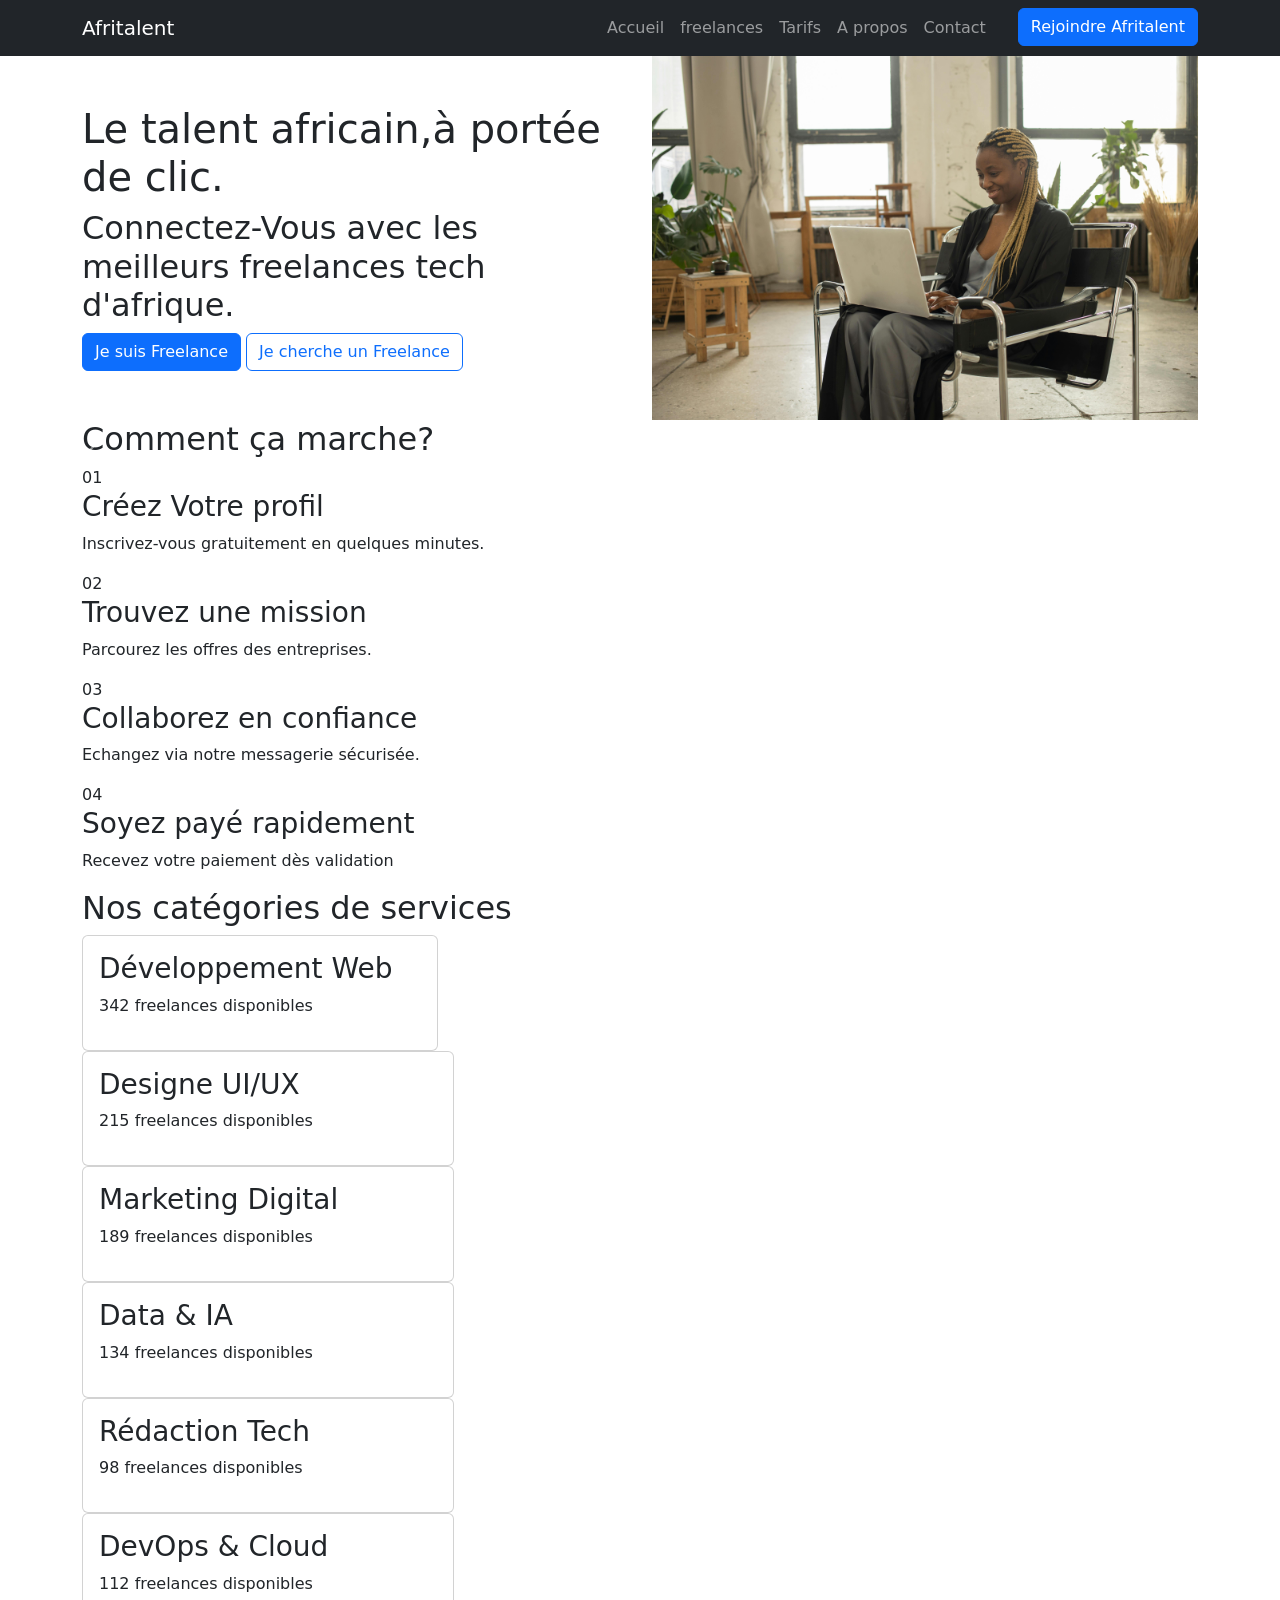
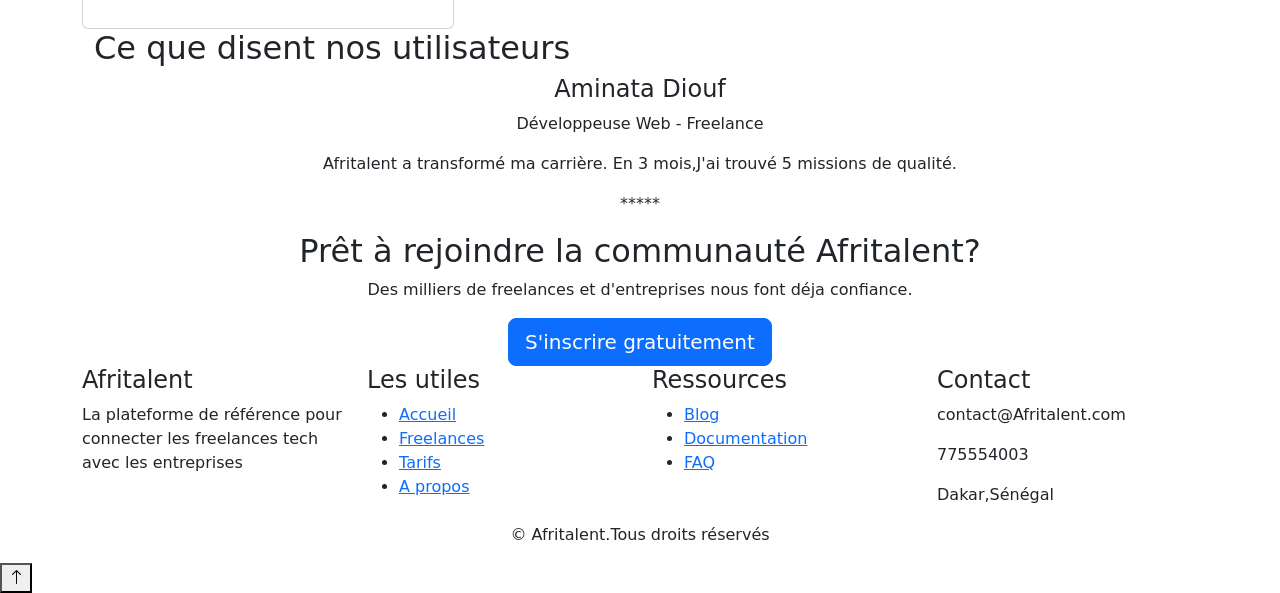
==== index.html @ 2fe8e496 "HTML : structure complète des 5 pages avec sections et contenu texte" ====
<!DOCTYPE html>
<html lang="en">
<head>
    <meta charset="UTF-8">
    <meta name="viewport" content="width=device-width, initial-scale=1.0">
    <title>Afritalent - Accueil</title>
     <link href="https://cdn.jsdelivr.net/npm/bootstrap@5.3.3/dist/css/bootstrap.min.css" rel="stylesheet">
     <link rel="stylesheet" href="https://cdn.jsdelivr.net/npm/bootstrap-icons@1.11.3/font/bootstrap-icons.min.css">
     <link rel="stylesheet" href="css/style.css">
</head>
<body>
    <header>
        <nav class="navbar navbar-expand-lg navbar-dark bg-dark" id="mainNav" nav>
            <div class="container" div>
                <a class="navbar-brand" href="index.html">Afritalent</a>
                <div class="collapse navbar-collapse">
                    <ul class="navbar-nav ms-auto">
                        <li class="nav-item"><a class="nav-link" href="index.html">Accueil</a></li>
                        <li class="nav-item"><a class="nav-link" href="Freelances.html">freelances</a></li>
                         <li class="nav-item"><a class="nav-link" href="tarif.html">Tarifs</a></li>
                         <li class="nav-item"><a class="nav-link" href="about.html">A propos</a></li>
                         <li class="nav-item"><a class="nav-link" href="contact.html">Contact</a></li>
                         <li class="nav-item">
                            <a class="nav-link" href="#"Blog></a>
                         </li>
                         <li class="nav-item">
                            <a class="btn btn-primary ms-2" href="freelance.html">Rejoindre Afritalent</a>

                         </li>

                     </ul>
                </div>
             </div>
        </nav>
    </header>
    <main>
      <section id="hero">
        <div class="container">
            <div class="row align-items-center">
                <div class="col-lg-6">
                    <h1>Le talent africain,à portée de clic.</h1>
                    <h2>Connectez-Vous avec les meilleurs freelances tech d'afrique.</h2>
                    <a href="freelances.html" class="btn btn-primary">Je suis Freelance</a>
                    <a href="freelance.html" class="btn btn-outline-primary">Je cherche un Freelance</a>

                </div>
                <div class="col-lg-6">
                   <img src="images/hero.jpg" alt="Freelances africains" class="img-fluid"> 

                </div>

            </div>

        </div>

      </section>
      <section id="Comment ça marche">
        <div class="container">
            <h2>Comment ça marche?</h2>
            <div class="bento-grid">
                <div class="bento-card">
                    <span>01</span>
                    <h3>Créez Votre profil </h3>
                    <p>Inscrivez-vous gratuitement en quelques minutes.</p>

                </div>
                <div class="bento-card">
                    <span>02</span>
                    <h3>Trouvez une mission</h3>
                    <p>Parcourez les offres des entreprises.</p>

                </div>
                <div class="bento-card">
                    <span>03</span>
                    <h3>Collaborez en confiance</h3>
                    <p>Echangez via notre messagerie sécurisée.</p>
                 </div>
                 <div class="bento-card">
                    <span>04</span>
                    <h3>Soyez payé rapidement</h3>
                    <p>Recevez votre paiement dès validation</p>

                 </div>


            </div>

        </div>

      </section>
      <section id="Catégories">
        <div class="container">
            <h2>Nos catégories de services</h2>
                   <div class="row"> 
                    <div class="col-lg-4 col-md-6">
                        <div class="card">
                            <div class="card-body">
                                <h3>Développement Web</h3>
                                <p>342 freelances disponibles</p>

                            </div>

                        </div>

                    </div>
                   </div>
                   <div class="col-lg-4 col-md-6">
                    <div class="card">
                        <div class="card-body">
                            <h3>Designe UI/UX</h3>
                           <p>215 freelances disponibles</p> 

                        </div>

                    </div>

                   </div>
                   <div class="col-lg-4 col-md-6">
                    <div class="card">
                        <div class="card-body">
                            <h3>Marketing Digital</h3>
                            <p>189 freelances disponibles</p>

                        </div>

                    </div>

                   </div>
                   <div class="col-lg-4 col-md-6">
                    <div class="card">
                        <div class="card-body">
                            <h3>Data & IA</h3>
                            <p>134 freelances disponibles</p>

                        </div>

                    </div>

                   </div>
                   <div class="col-lg-4 col-md-6">
                    <div class="card">
                        <div class="card-body">
                            <h3>Rédaction Tech</h3>
                            <p>98 freelances disponibles</p>

                        </div>

                    </div>

                   </div>
                   <div class="col-lg-4 col-md-6">
                    <div class="card">
                        <div class="card-body">
                            <h3>DevOps & Cloud</h3>
                            <p>112 freelances disponibles</p>

                        </div>

                    </div>

                   </div>
                   <section id="Temoignages">
                    <div class="container">
                        <h2>Ce que disent nos utilisateurs</h2>
                        <div class="carouselTemoignage" class="carousel slide" data-bs-ride=" carousel">
                            <div class="carousel-inner">
                                <div class="carousel-item active">
                                    <div class="text-center">
                                        <h4>Aminata Diouf</h4>
                                        <p>Développeuse Web - Freelance</p>
                                        <p>Afritalent a transformé ma carrière. En 3 mois,J'ai trouvé 5 missions de qualité.</p>
                                        <p>*****</p>

                                    </div>

                                </div>

                            </div>
                            <div class="carousel-item">
                                <div class="text-center">
                                    <h4>Franc Mensah</h4>
                                    <p>Directeur Technique - TechCorp Ghana</p>
                                    <p>Nous avons recruté 3 développeurs via Afritalent.Les profils sont sérieux</p>
                                    <p>*****</p>

                                </div>
                                
                            </div>
                            <div class="carousel-item">
                                <div class="text-center">
                                    <h4>Aida Faye</h4>
                                    <p>Designer UI/UX - Freelance</p>
                                    <p>la plateforme est intuitive.Je recommande à tous les créatifs africains.</p>
                                    <p>*****</p>

                                </div>

                            </div>
                            <button class="carousel-control-prev" type="button" data-bs-target="#carouselTemoignages" data-bs-slid="prev">
                                <span class="carousel-control-prev-icon" aria-hidden="true"></span>
                                <span class="visually-hidden">Précédent</span>
                            </button>
                            <button class="carousel-control-next" type="button" data-bs-target="#carouselTemoignages" data-bs-slid="next">
                                <span class="carousel-control-next-icon" aria-hidden="true"></span>
                                <span class="visually-hidden"> Suivant</span>

                            </button>

                        </div>

                    </div>


                   </section>

        </div>

      </section>
      <section id="cta">
        <div class="container text-center">
            <h2>Prêt à rejoindre la communauté Afritalent?</h2>
            <p>Des milliers de freelances et d'entreprises nous font déja confiance.</p>
            <a href="contact.html" class="btn btn-primary btn-lg">S'inscrire gratuitement</a>

        </div>

      </section>
      
    </main>
    <footer>
        <div class="container">
            <div class="row">
                <div class="col-lg-3 col-md-6" >
                    <h4>Afritalent</h4>
                    <p>La plateforme de référence pour connecter les freelances tech avec les entreprises</p>

                </div>
                <div class="col-lg-3 col-md-6">
                    <h4>Les utiles</h4>
                    <ul>
                        <li><a href="index.html">Accueil</a></li>
                       <li><a href="freelance.html">Freelances</a></li> 
                       <li><a href="tarifs.html">Tarifs</a></li>
                       <li><a href="about.html">A propos</a></li>
                    </ul>

                </div>
                  <div class="col-lg-3 col-md-6">
                    <h4>Ressources</h4>
                    <ul>
                        <li><a href="#">Blog</a></li>
                        <li><a href="#">Documentation</a></li>
                        <li><a href="#">FAQ</a></li>
                    </ul>

                  </div>  
                   <div class="col-lg-3 col-md-6">
                    <h4>Contact</h4>
                    <p>contact@Afritalent.com</p>
                    <p>775554003</p>
                    <p>Dakar,Sénégal</p>

                   </div> 

            </div>
            <div>
                <p class="text-center">&copy;  <span id="currentYear"></span> Afritalent.Tous droits réservés</p>
            </div>

        </div>
    </footer>
    <button id="backTopTop" aria-label="Retour en haut">
        <i class="bi bi-arrow-up"></i>
    </button>

    <script src="https://cdn.jsdelivr.net/npm/bootstrap@5.3.3/dist/js/bootstrap.bundle.min.js"></script>
    <script src="js/main.js"></script>

    
</body>
</html>
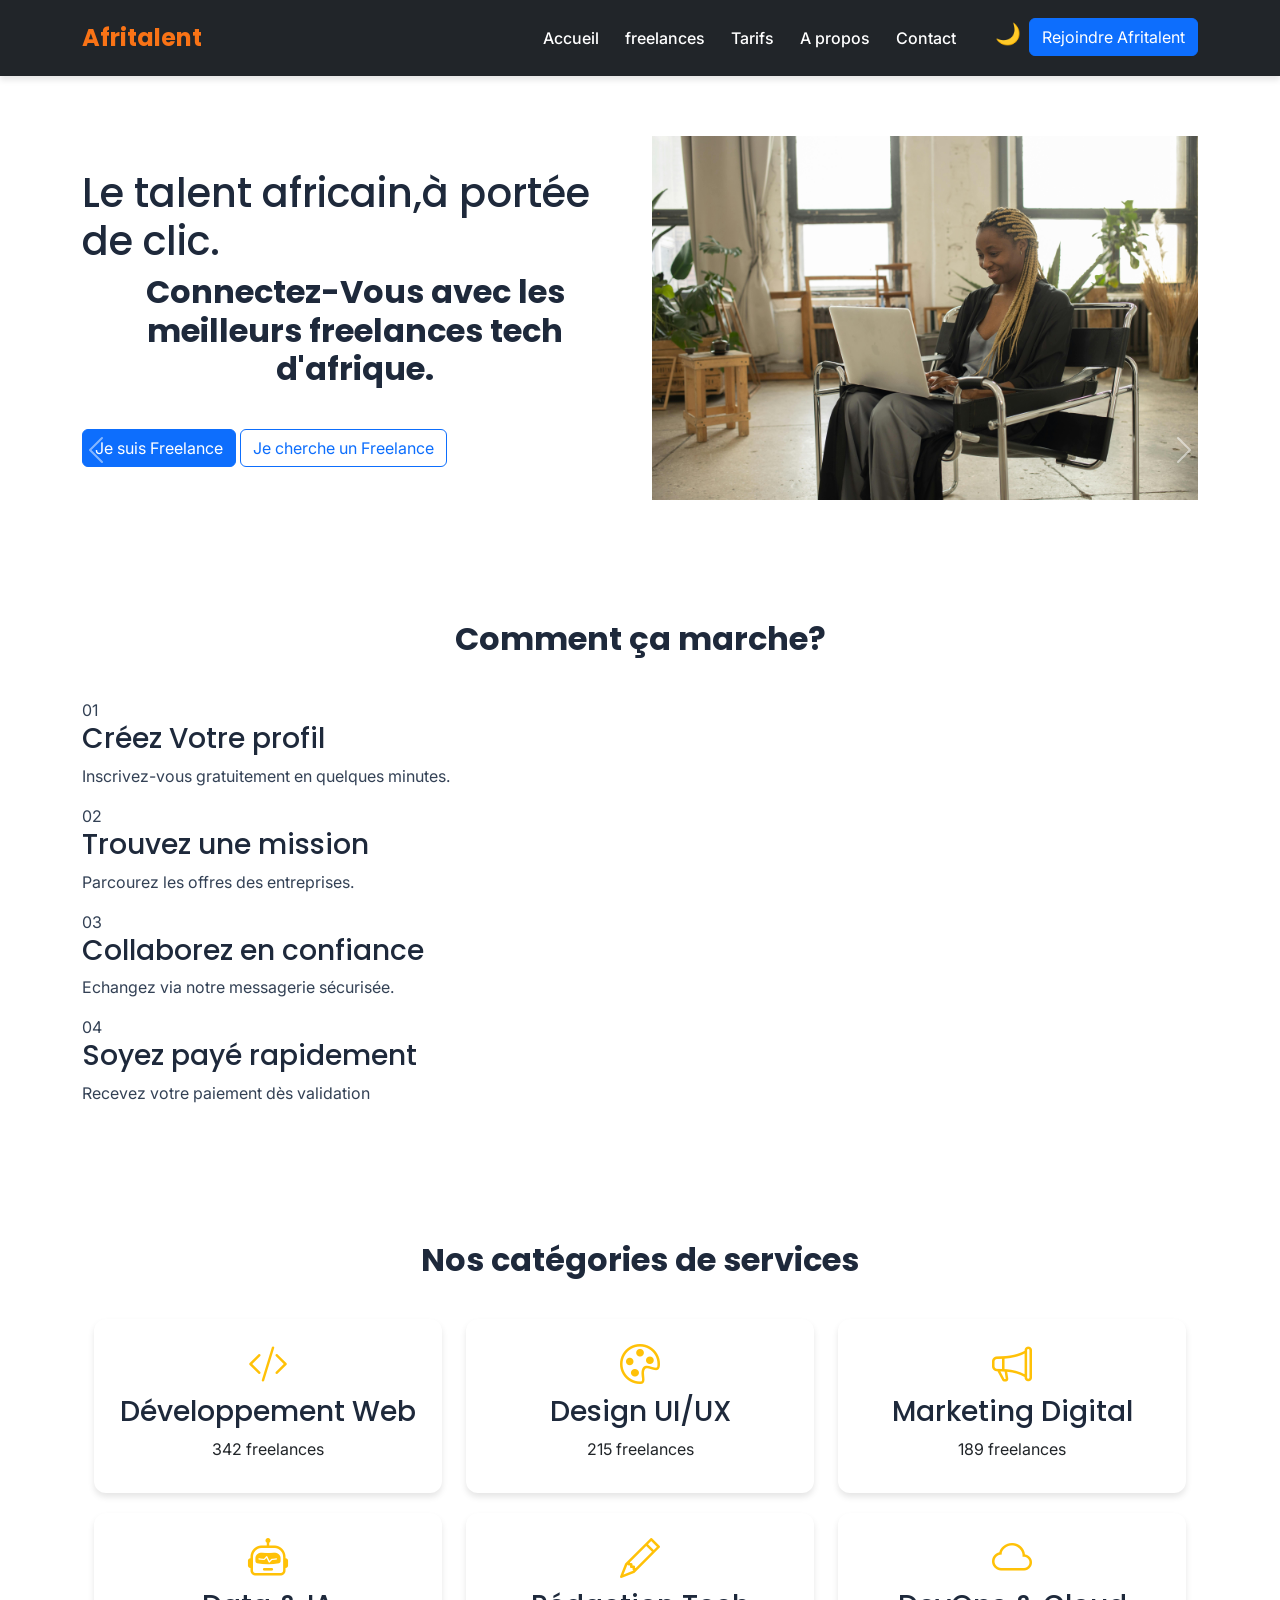
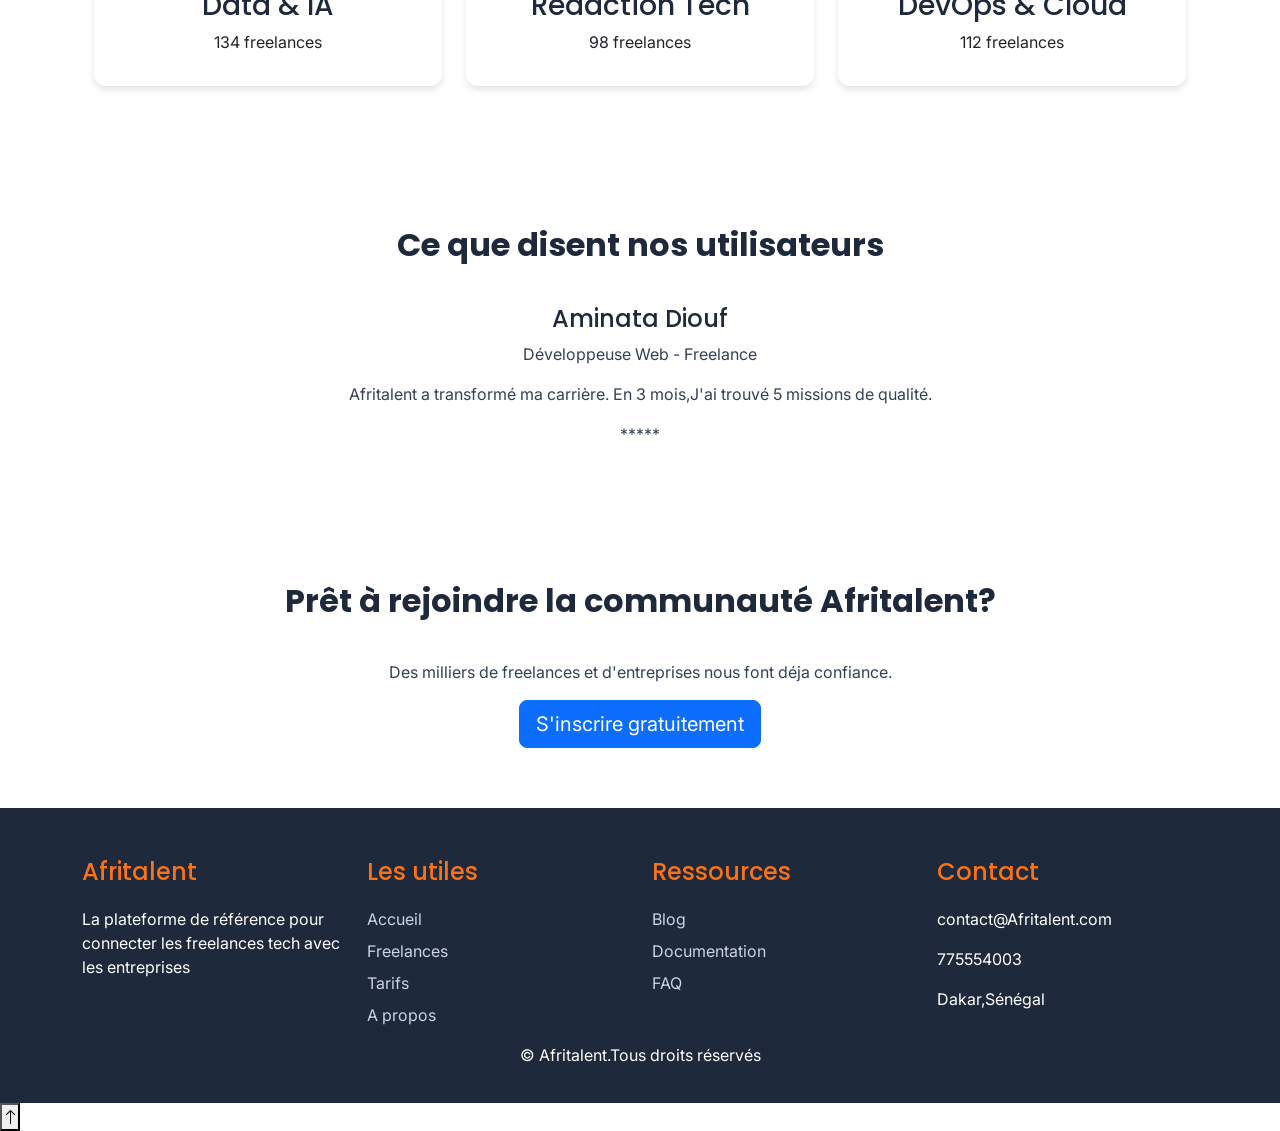
==== commit b2f24f11: "CSS : variables, typographie, layout général et styles de base" ====
--- a/index.html
+++ b/index.html
@@ -24,6 +24,9 @@
                             <a class="nav-link" href="#"Blog></a>
                          </li>
                          <li class="nav-item">
+                             <button id="darkModeToggle" aria-label="Activer le mode sombre">🌙</button>
+                         </li>
+                         <li class="nav-item">
                             <a class="btn btn-primary ms-2" href="freelance.html">Rejoindre Afritalent</a>
 
                          </li>
@@ -88,77 +91,58 @@
         </div>
 
       </section>
-      <section id="Catégories">
-        <div class="container">
-            <h2>Nos catégories de services</h2>
-                   <div class="row"> 
-                    <div class="col-lg-4 col-md-6">
-                        <div class="card">
-                            <div class="card-body">
-                                <h3>Développement Web</h3>
-                                <p>342 freelances disponibles</p>
-
-                            </div>
-
-                        </div>
-
-                    </div>
-                   </div>
-                   <div class="col-lg-4 col-md-6">
-                    <div class="card">
-                        <div class="card-body">
-                            <h3>Designe UI/UX</h3>
-                           <p>215 freelances disponibles</p> 
-
-                        </div>
-
-                    </div>
-
-                   </div>
-                   <div class="col-lg-4 col-md-6">
-                    <div class="card">
-                        <div class="card-body">
-                            <h3>Marketing Digital</h3>
-                            <p>189 freelances disponibles</p>
-
-                        </div>
-
-                    </div>
-
-                   </div>
-                   <div class="col-lg-4 col-md-6">
-                    <div class="card">
-                        <div class="card-body">
-                            <h3>Data & IA</h3>
-                            <p>134 freelances disponibles</p>
-
-                        </div>
-
-                    </div>
-
-                   </div>
-                   <div class="col-lg-4 col-md-6">
-                    <div class="card">
-                        <div class="card-body">
-                            <h3>Rédaction Tech</h3>
-                            <p>98 freelances disponibles</p>
-
-                        </div>
-
-                    </div>
-
-                   </div>
-                   <div class="col-lg-4 col-md-6">
-                    <div class="card">
-                        <div class="card-body">
-                            <h3>DevOps & Cloud</h3>
-                            <p>112 freelances disponibles</p>
-
-                        </div>
-
-                    </div>
-
-                   </div>
+      <section id="categories">
+  <div class="container">
+    <h2>Nos catégories de services</h2>
+    <div class="container">
+      <div class="row">
+        <div class="col-4">
+          <div class="card text-center p-3">
+            <i class="bi bi-code-slash fs-1 text-warning"></i>
+            <h3>Développement Web</h3>
+            <p>342 freelances</p>
+          </div>
+        </div>
+        <div class="col-4">
+          <div class="card text-center p-3">
+            <i class="bi bi-palette fs-1 text-warning"></i>
+            <h3>Design UI/UX</h3>
+            <p>215 freelances</p>
+          </div>
+        </div>
+        <div class="col-4">
+          <div class="card text-center p-3">
+            <i class="bi bi-megaphone fs-1 text-warning"></i>
+            <h3>Marketing Digital</h3>
+            <p>189 freelances</p>
+          </div>
+        </div>
+        <div class="col-4">
+          <div class="card text-center p-3">
+            <i class="bi bi-robot fs-1 text-warning"></i>
+            <h3>Data & IA</h3>
+            <p>134 freelances</p>
+          </div>
+        </div>
+        <div class="col-4">
+          <div class="card text-center p-3">
+            <i class="bi bi-pencil fs-1 text-warning"></i>
+            <h3>Rédaction Tech</h3>
+            <p>98 freelances</p>
+          </div>
+        </div>
+        <div class="col-4">
+          <div class="card text-center p-3">
+            <i class="bi bi-cloud fs-1 text-warning"></i>
+            <h3>DevOps & Cloud</h3>
+            <p>112 freelances</p>
+          </div>
+        </div>
+      </div>
+    </div>
+  </div>
+</section>
+
                    <section id="Temoignages">
                     <div class="container">
                         <h2>Ce que disent nos utilisateurs</h2>
--- a/css/style.css
+++ b/css/style.css
@@ -0,0 +1,136 @@
+/* ===== IMPORT GOOGLE FONTS ===== */
+@import url('https://fonts.googleapis.com/css2?family=Poppins:wght@400;600;700;900&family=Inter:wght@400;500;600&display=swap');
+
+/* ===== VARIABLES CSS ===== */
+:root {
+  --couleur-primaire: #F97316;
+  --couleur-secondaire: #1E293B;
+  --couleur-accent: #10B981;
+  --couleur-fond: #FFFFFF;
+  --couleur-texte: #334155;
+  --police-titre: 'Poppins', sans-serif;
+  --police-corps: 'Inter', sans-serif;
+  --ombre: 0 4px 6px rgba(0, 0, 0, 0.1);
+  --border-radius: 12px;
+}
+/* ===== RESET ===== */
+* {
+  margin: 0;
+  padding: 0;
+  box-sizing: border-box;
+}
+
+body {
+  font-family: var(--police-corps);
+  color: var(--couleur-texte);
+  background-color: var(--couleur-fond);
+}
+
+h1, h2, h3, h4 {
+  font-family: var(--police-titre);
+  color: var(--couleur-secondaire);
+}
+a {
+  text-decoration: none;
+  color: var(--couleur-primaire);
+}
+
+section {
+  padding: 60px 0;
+}
+
+section h2 {
+  font-size: 2rem;
+  font-weight: 700;
+  margin-bottom: 40px;
+  text-align: center;
+}
+/* ===== NAVBAR ===== */
+#mainNav {
+  background-color: var(--couleur-secondaire);
+  padding: 15px 0;
+  position: sticky;
+  top: 0;
+  z-index: 1000;
+  box-shadow: var(--ombre);
+}
+
+.navbar-brand {
+  font-family: var(--police-titre);
+  font-size: 1.5rem;
+  font-weight: 700;
+  color: var(--couleur-primaire) !important;
+}
+.nav-link {
+  color: white !important;
+  font-weight: 500;
+  margin: 0 5px;
+}
+
+.nav-link:hover {
+  color: var(--couleur-primaire) !important;
+}
+
+#darkModeToggle {
+  background: none;
+  border: none;
+  font-size: 1.3rem;
+  cursor: pointer;
+  color: white;
+}
+/* ===== FOOTER ===== */
+footer {
+  background-color: var(--couleur-secondaire);
+  color: white;
+  padding: 50px 0 20px;
+}
+
+footer h4 {
+  color: var(--couleur-primaire);
+  margin-bottom: 20px;
+}
+
+footer a {
+  color: #CBD5E1;
+}
+footer a:hover {
+  color: var(--couleur-primaire);
+}
+
+footer ul {
+  list-style: none;
+  padding: 0;
+}
+
+footer ul li {
+  margin-bottom: 8px;
+}
+/* ===== CARDS ===== */
+.card {
+  border: none;
+  border-radius: var(--border-radius);
+  box-shadow: var(--ombre);
+  transition: transform 0.3s ease;
+  margin-bottom: 20px;
+}
+
+.card:hover {
+  transform: translateY(-5px);
+}
+/* ===== BOUTON RETOUR EN HAUT ===== */
+#backToTop {
+  position: fixed;
+  bottom: 30px;
+  right: 30px;
+  background-color: var(--couleur-primaire);
+  color: white;
+  border: none;
+  border-radius: 50%;
+  width: 50px;
+  height: 50px;
+  font-size: 1.5rem;
+  cursor: pointer;
+  display: none;
+  box-shadow: var(--ombre);
+  z-index: 999;
+}
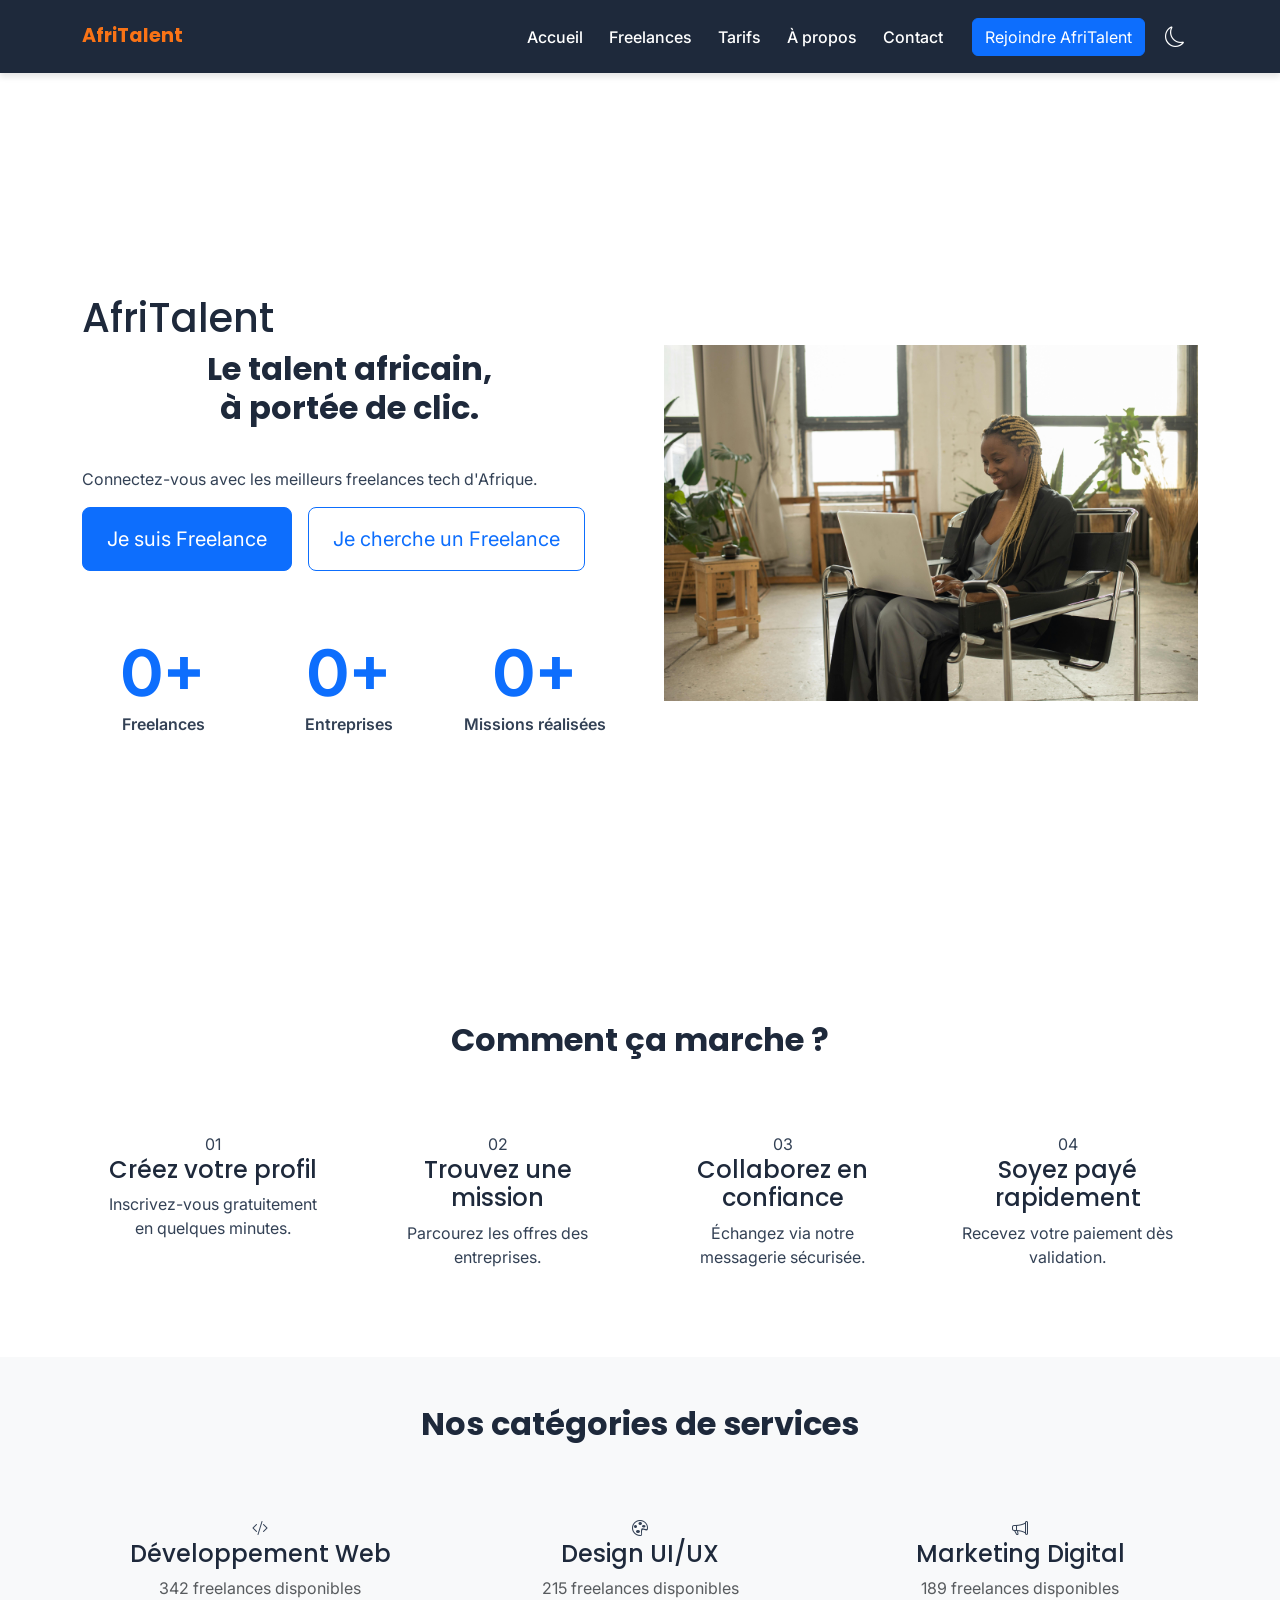
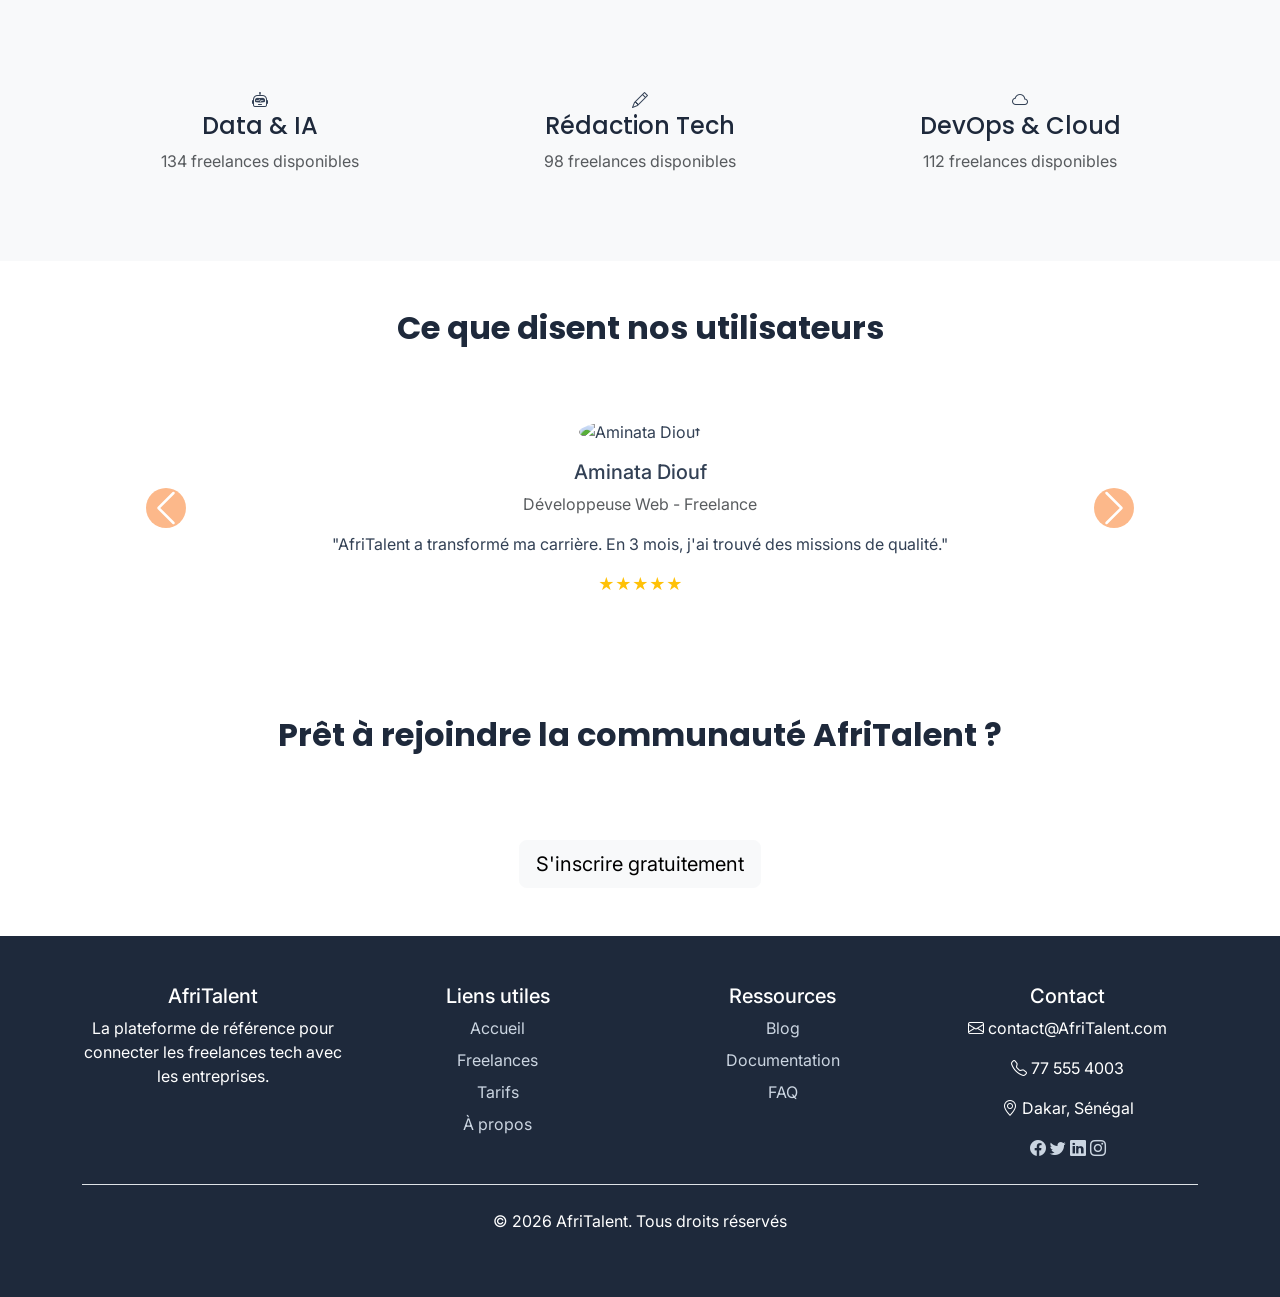
==== commit d814b3d2: "HTML : structure complète des 5 pages avec sections et contenu texte" ====
--- a/index.html
+++ b/index.html
@@ -1,265 +1,272 @@
+
 <!DOCTYPE html>
-<html lang="en">
+<html lang="fr">
 <head>
     <meta charset="UTF-8">
     <meta name="viewport" content="width=device-width, initial-scale=1.0">
-    <title>Afritalent - Accueil</title>
-     <link href="https://cdn.jsdelivr.net/npm/bootstrap@5.3.3/dist/css/bootstrap.min.css" rel="stylesheet">
-     <link rel="stylesheet" href="https://cdn.jsdelivr.net/npm/bootstrap-icons@1.11.3/font/bootstrap-icons.min.css">
-     <link rel="stylesheet" href="css/style.css">
+    <title>AfriTalent - Accueil</title>
+    
+    <!-- Bootstrap 5 -->
+    <link href="https://cdn.jsdelivr.net/npm/bootstrap@5.3.3/dist/css/bootstrap.min.css" rel="stylesheet">
+    <!-- Bootstrap Icons -->
+    <link rel="stylesheet" href="https://cdn.jsdelivr.net/npm/bootstrap-icons@1.11.3/font/bootstrap-icons.css">
+    <!-- Google Fonts -->
+    <link href="https://fonts.googleapis.com/css2?family=Orbitron:wght@400;700;800;900&family=Inter:wght@300;400;600;700&display=swap" rel="stylesheet">
+    <!-- CSS personnalisé -->
+    <link rel="stylesheet" href="css/style.css">
 </head>
 <body>
-    <header>
-        <nav class="navbar navbar-expand-lg navbar-dark bg-dark" id="mainNav" nav>
-            <div class="container" div>
-                <a class="navbar-brand" href="index.html">Afritalent</a>
-                <div class="collapse navbar-collapse">
-                    <ul class="navbar-nav ms-auto">
-                        <li class="nav-item"><a class="nav-link" href="index.html">Accueil</a></li>
-                        <li class="nav-item"><a class="nav-link" href="Freelances.html">freelances</a></li>
-                         <li class="nav-item"><a class="nav-link" href="tarif.html">Tarifs</a></li>
-                         <li class="nav-item"><a class="nav-link" href="about.html">A propos</a></li>
-                         <li class="nav-item"><a class="nav-link" href="contact.html">Contact</a></li>
-                         <li class="nav-item">
-                            <a class="nav-link" href="#"Blog></a>
-                         </li>
-                         <li class="nav-item">
-                             <button id="darkModeToggle" aria-label="Activer le mode sombre">🌙</button>
-                         </li>
-                         <li class="nav-item">
-                            <a class="btn btn-primary ms-2" href="freelance.html">Rejoindre Afritalent</a>
-
-                         </li>
-
-                     </ul>
-                </div>
-             </div>
-        </nav>
-    </header>
-    <main>
-      <section id="hero">
-        <div class="container">
-            <div class="row align-items-center">
+
+    <!-- ===== NAVBAR ===== -->
+    <nav class="navbar navbar-expand-lg fixed-top" id="mainNav">
+        <div class="container">
+            <a class="navbar-brand" href="index.html">AfriTalent</a>
+            <button class="navbar-toggler" type="button" data-bs-toggle="collapse" data-bs-target="#navbarNav">
+                <span class="navbar-toggler-icon"></span>
+            </button>
+            <div class="collapse navbar-collapse" id="navbarNav">
+                <ul class="navbar-nav ms-auto">
+                    <li class="nav-item"><a class="nav-link active" href="index.html">Accueil</a></li>
+                    <li class="nav-item"><a class="nav-link" href="freelances.html">Freelances</a></li>
+                    <li class="nav-item"><a class="nav-link" href="tarifs.html">Tarifs</a></li>
+                    <li class="nav-item"><a class="nav-link" href="about.html">À propos</a></li>
+                    <li class="nav-item"><a class="nav-link" href="contact.html">Contact</a></li>
+                </ul>
+                <a href="contact.html" class="btn btn-primary ms-3">Rejoindre AfriTalent</a>
+                <button class="btn btn-outline-secondary ms-2" id="darkModeToggle">
+                    <i class="bi bi-moon"></i>
+                </button>
+            </div>
+        </div>
+    </nav>
+
+    <!-- ===== HERO ===== -->
+    <section class="hero d-flex align-items-center min-vh-100">
+        <div class="container">
+            <div class="row align-items-center g-5">
                 <div class="col-lg-6">
-                    <h1>Le talent africain,à portée de clic.</h1>
-                    <h2>Connectez-Vous avec les meilleurs freelances tech d'afrique.</h2>
-                    <a href="freelances.html" class="btn btn-primary">Je suis Freelance</a>
-                    <a href="freelance.html" class="btn btn-outline-primary">Je cherche un Freelance</a>
-
-                </div>
-                <div class="col-lg-6">
-                   <img src="images/hero.jpg" alt="Freelances africains" class="img-fluid"> 
-
-                </div>
-
-            </div>
-
-        </div>
-
-      </section>
-      <section id="Comment ça marche">
-        <div class="container">
-            <h2>Comment ça marche?</h2>
-            <div class="bento-grid">
-                <div class="bento-card">
-                    <span>01</span>
-                    <h3>Créez Votre profil </h3>
-                    <p>Inscrivez-vous gratuitement en quelques minutes.</p>
-
-                </div>
-                <div class="bento-card">
-                    <span>02</span>
-                    <h3>Trouvez une mission</h3>
-                    <p>Parcourez les offres des entreprises.</p>
-
-                </div>
-                <div class="bento-card">
-                    <span>03</span>
-                    <h3>Collaborez en confiance</h3>
-                    <p>Echangez via notre messagerie sécurisée.</p>
-                 </div>
-                 <div class="bento-card">
-                    <span>04</span>
-                    <h3>Soyez payé rapidement</h3>
-                    <p>Recevez votre paiement dès validation</p>
-
-                 </div>
-
-
-            </div>
-
-        </div>
-
-      </section>
-      <section id="categories">
-  <div class="container">
-    <h2>Nos catégories de services</h2>
-    <div class="container">
-      <div class="row">
-        <div class="col-4">
-          <div class="card text-center p-3">
-            <i class="bi bi-code-slash fs-1 text-warning"></i>
-            <h3>Développement Web</h3>
-            <p>342 freelances</p>
-          </div>
-        </div>
-        <div class="col-4">
-          <div class="card text-center p-3">
-            <i class="bi bi-palette fs-1 text-warning"></i>
-            <h3>Design UI/UX</h3>
-            <p>215 freelances</p>
-          </div>
-        </div>
-        <div class="col-4">
-          <div class="card text-center p-3">
-            <i class="bi bi-megaphone fs-1 text-warning"></i>
-            <h3>Marketing Digital</h3>
-            <p>189 freelances</p>
-          </div>
-        </div>
-        <div class="col-4">
-          <div class="card text-center p-3">
-            <i class="bi bi-robot fs-1 text-warning"></i>
-            <h3>Data & IA</h3>
-            <p>134 freelances</p>
-          </div>
-        </div>
-        <div class="col-4">
-          <div class="card text-center p-3">
-            <i class="bi bi-pencil fs-1 text-warning"></i>
-            <h3>Rédaction Tech</h3>
-            <p>98 freelances</p>
-          </div>
-        </div>
-        <div class="col-4">
-          <div class="card text-center p-3">
-            <i class="bi bi-cloud fs-1 text-warning"></i>
-            <h3>DevOps & Cloud</h3>
-            <p>112 freelances</p>
-          </div>
-        </div>
-      </div>
-    </div>
-  </div>
-</section>
-
-                   <section id="Temoignages">
-                    <div class="container">
-                        <h2>Ce que disent nos utilisateurs</h2>
-                        <div class="carouselTemoignage" class="carousel slide" data-bs-ride=" carousel">
-                            <div class="carousel-inner">
-                                <div class="carousel-item active">
-                                    <div class="text-center">
-                                        <h4>Aminata Diouf</h4>
-                                        <p>Développeuse Web - Freelance</p>
-                                        <p>Afritalent a transformé ma carrière. En 3 mois,J'ai trouvé 5 missions de qualité.</p>
-                                        <p>*****</p>
-
-                                    </div>
-
-                                </div>
-
-                            </div>
-                            <div class="carousel-item">
-                                <div class="text-center">
-                                    <h4>Franc Mensah</h4>
-                                    <p>Directeur Technique - TechCorp Ghana</p>
-                                    <p>Nous avons recruté 3 développeurs via Afritalent.Les profils sont sérieux</p>
-                                    <p>*****</p>
-
-                                </div>
-                                
-                            </div>
-                            <div class="carousel-item">
-                                <div class="text-center">
-                                    <h4>Aida Faye</h4>
-                                    <p>Designer UI/UX - Freelance</p>
-                                    <p>la plateforme est intuitive.Je recommande à tous les créatifs africains.</p>
-                                    <p>*****</p>
-
-                                </div>
-
-                            </div>
-                            <button class="carousel-control-prev" type="button" data-bs-target="#carouselTemoignages" data-bs-slid="prev">
-                                <span class="carousel-control-prev-icon" aria-hidden="true"></span>
-                                <span class="visually-hidden">Précédent</span>
-                            </button>
-                            <button class="carousel-control-next" type="button" data-bs-target="#carouselTemoignages" data-bs-slid="next">
-                                <span class="carousel-control-next-icon" aria-hidden="true"></span>
-                                <span class="visually-hidden"> Suivant</span>
-
-                            </button>
-
-                        </div>
-
-                    </div>
-
-
-                   </section>
-
-        </div>
-
-      </section>
-      <section id="cta">
+                    <h1 class="hero-title">AfriTalent</h1>
+                    <h2 class="hero-subtitle">Le talent africain,<br>à portée de clic.</h2>
+                    <p class="hero-text">Connectez-vous avec les meilleurs freelances tech d'Afrique.</p>
+                    <div class="hero-buttons d-flex flex-wrap gap-3">
+                        <a href="freelances.html" class="btn btn-primary btn-lg px-4 py-3">Je suis Freelance</a>
+                        <a href="freelances.html" class="btn btn-outline-primary btn-lg px-4 py-3">Je cherche un Freelance</a>
+                    </div>
+                    <!-- Statistiques -->
+                    <div class="row counters-section mt-5 pt-3">
+                        <div class="col-4 text-center">
+                            <span class="counter display-3 fw-bold text-primary" data-target="2500">0</span><span class="display-3 fw-bold text-primary">+</span>
+                            <p class="fw-semibold">Freelances</p>
+                        </div>
+                        <div class="col-4 text-center">
+                            <span class="counter display-3 fw-bold text-primary" data-target="800">0</span><span class="display-3 fw-bold text-primary">+</span>
+                            <p class="fw-semibold">Entreprises</p>
+                        </div>
+                        <div class="col-4 text-center">
+                            <span class="counter display-3 fw-bold text-primary" data-target="12000">0</span><span class="display-3 fw-bold text-primary">+</span>
+                            <p class="fw-semibold">Missions réalisées</p>
+                        </div>
+                    </div>
+                </div>
+                <div class="col-lg-6 text-center">
+                    <img src="images/hero.jpg" alt="Illustration freelances tech en Afrique" class="img-fluid hero-image">
+                </div>
+            </div>
+        </div>
+    </section>
+
+    <!-- ===== COMMENT ÇA MARCHE ===== -->
+    <section class="how-it-works py-5">
+        <div class="container">
+            <h2 class="text-center section-title mb-5">Comment ça marche ?</h2>
+            <div class="row g-4">
+                <div class="col-md-6 col-lg-3">
+                    <div class="step-card text-center p-4">
+                        <span class="step-number">01</span>
+                        <h4>Créez votre profil</h4>
+                        <p>Inscrivez-vous gratuitement en quelques minutes.</p>
+                    </div>
+                </div>
+                <div class="col-md-6 col-lg-3">
+                    <div class="step-card text-center p-4">
+                        <span class="step-number">02</span>
+                        <h4>Trouvez une mission</h4>
+                        <p>Parcourez les offres des entreprises.</p>
+                    </div>
+                </div>
+                <div class="col-md-6 col-lg-3">
+                    <div class="step-card text-center p-4">
+                        <span class="step-number">03</span>
+                        <h4>Collaborez en confiance</h4>
+                        <p>Échangez via notre messagerie sécurisée.</p>
+                    </div>
+                </div>
+                <div class="col-md-6 col-lg-3">
+                    <div class="step-card text-center p-4">
+                        <span class="step-number">04</span>
+                        <h4>Soyez payé rapidement</h4>
+                        <p>Recevez votre paiement dès validation.</p>
+                    </div>
+                </div>
+            </div>
+        </div>
+    </section>
+
+    <!-- ===== CATÉGORIES ===== -->
+    <section class="categories py-5 bg-light">
+        <div class="container">
+            <h2 class="text-center section-title mb-5">Nos catégories de services</h2>
+            <div class="row g-4">
+                <div class="col-md-4 col-sm-6">
+                    <div class="cat-card text-center p-4">
+                        <i class="bi bi-code-slash"></i>
+                        <h4>Développement Web</h4>
+                        <p class="text-muted">342 freelances disponibles</p>
+                    </div>
+                </div>
+                <div class="col-md-4 col-sm-6">
+                    <div class="cat-card text-center p-4">
+                        <i class="bi bi-palette"></i>
+                        <h4>Design UI/UX</h4>
+                        <p class="text-muted">215 freelances disponibles</p>
+                    </div>
+                </div>
+                <div class="col-md-4 col-sm-6">
+                    <div class="cat-card text-center p-4">
+                        <i class="bi bi-megaphone"></i>
+                        <h4>Marketing Digital</h4>
+                        <p class="text-muted">189 freelances disponibles</p>
+                    </div>
+                </div>
+                <div class="col-md-4 col-sm-6">
+                    <div class="cat-card text-center p-4">
+                        <i class="bi bi-robot"></i>
+                        <h4>Data & IA</h4>
+                        <p class="text-muted">134 freelances disponibles</p>
+                    </div>
+                </div>
+                <div class="col-md-4 col-sm-6">
+                    <div class="cat-card text-center p-4">
+                        <i class="bi bi-pencil"></i>
+                        <h4>Rédaction Tech</h4>
+                        <p class="text-muted">98 freelances disponibles</p>
+                    </div>
+                </div>
+                <div class="col-md-4 col-sm-6">
+                    <div class="cat-card text-center p-4">
+                        <i class="bi bi-cloud"></i>
+                        <h4>DevOps & Cloud</h4>
+                        <p class="text-muted">112 freelances disponibles</p>
+                    </div>
+                </div>
+            </div>
+        </div>
+    </section>
+
+    <!-- ===== TÉMOIGNAGES ===== -->
+    <section class="testimonials py-5">
+        <div class="container">
+            <h2 class="text-center section-title mb-5">Ce que disent nos utilisateurs</h2>
+            <div id="testimonialCarousel" class="carousel slide" data-bs-ride="carousel">
+                <div class="carousel-inner">
+                    <div class="carousel-item active">
+                        <div class="testimonial-card text-center p-4">
+                            <img src="images/avatar1.jpg" alt="Aminata Diouf" class="rounded-circle mx-auto mb-3" width="80" height="80">
+                            <h5>Aminata Diouf</h5>
+                            <p class="text-muted">Développeuse Web - Freelance</p>
+                            <p>"AfriTalent a transformé ma carrière. En 3 mois, j'ai trouvé des missions de qualité."</p>
+                            <div class="stars text-warning">★★★★★</div>
+                        </div>
+                    </div>
+                    <div class="carousel-item">
+                        <div class="testimonial-card text-center p-4">
+                            <img src="images/avatar2.jpg" alt="Moussa Diallo" class="rounded-circle mx-auto mb-3" width="80" height="80">
+                            <h5>Moussa Diallo</h5>
+                            <p class="text-muted">CTO - Startup SenTech</p>
+                            <p>"Nous avons recruté deux développeurs en moins d'une semaine."</p>
+                            <div class="stars text-warning">★★★★★</div>
+                        </div>
+                    </div>
+                    <div class="carousel-item">
+                        <div class="testimonial-card text-center p-4">
+                            <img src="images/avatar3.jpg" alt="Aïda Faye" class="rounded-circle mx-auto mb-3" width="80" height="80">
+                            <h5>Aïda Faye</h5>
+                            <p class="text-muted">Designer UX/UI - Freelance</p>
+                            <p>"La plateforme est intuitive et le support réactif. Je recommande."</p>
+                            <div class="stars text-warning">★★★★★</div>
+                        </div>
+                    </div>
+                </div>
+                <button class="carousel-control-prev" type="button" data-bs-target="#testimonialCarousel" data-bs-slide="prev">
+                    <span class="carousel-control-prev-icon" aria-hidden="true"></span>
+                </button>
+                <button class="carousel-control-next" type="button" data-bs-target="#testimonialCarousel" data-bs-slide="next">
+                    <span class="carousel-control-next-icon" aria-hidden="true"></span>
+                </button>
+            </div>
+        </div>
+    </section>
+
+    <!-- ===== CTA ===== -->
+    <section class="cta-banner py-5 text-white">
         <div class="container text-center">
-            <h2>Prêt à rejoindre la communauté Afritalent?</h2>
-            <p>Des milliers de freelances et d'entreprises nous font déja confiance.</p>
-            <a href="contact.html" class="btn btn-primary btn-lg">S'inscrire gratuitement</a>
-
-        </div>
-
-      </section>
-      
-    </main>
-    <footer>
-        <div class="container">
-            <div class="row">
-                <div class="col-lg-3 col-md-6" >
-                    <h4>Afritalent</h4>
-                    <p>La plateforme de référence pour connecter les freelances tech avec les entreprises</p>
-
-                </div>
-                <div class="col-lg-3 col-md-6">
-                    <h4>Les utiles</h4>
-                    <ul>
+            <h2>Prêt à rejoindre la communauté AfriTalent ?</h2>
+            <p class="lead">Des milliers de freelances et d'entreprises nous font déjà confiance.</p>
+            <a href="contact.html" class="btn btn-light btn-lg">S'inscrire gratuitement</a>
+        </div>
+    </section>
+
+    <!-- ===== FOOTER ===== -->
+    <footer class="footer py-5">
+        <div class="container">
+            <div class="row g-4">
+                <div class="col-lg-3 col-md-6">
+                    <h5>AfriTalent</h5>
+                    <p>La plateforme de référence pour connecter les freelances tech avec les entreprises.</p>
+                </div>
+                <div class="col-lg-3 col-md-6">
+                    <h5>Liens utiles</h5>
+                    <ul class="list-unstyled">
                         <li><a href="index.html">Accueil</a></li>
-                       <li><a href="freelance.html">Freelances</a></li> 
-                       <li><a href="tarifs.html">Tarifs</a></li>
-                       <li><a href="about.html">A propos</a></li>
+                        <li><a href="freelances.html">Freelances</a></li>
+                        <li><a href="tarifs.html">Tarifs</a></li>
+                        <li><a href="about.html">À propos</a></li>
                     </ul>
-
-                </div>
-                  <div class="col-lg-3 col-md-6">
-                    <h4>Ressources</h4>
-                    <ul>
+                </div>
+                <div class="col-lg-3 col-md-6">
+                    <h5>Ressources</h5>
+                    <ul class="list-unstyled">
                         <li><a href="#">Blog</a></li>
                         <li><a href="#">Documentation</a></li>
                         <li><a href="#">FAQ</a></li>
                     </ul>
-
-                  </div>  
-                   <div class="col-lg-3 col-md-6">
-                    <h4>Contact</h4>
-                    <p>contact@Afritalent.com</p>
-                    <p>775554003</p>
-                    <p>Dakar,Sénégal</p>
-
-                   </div> 
-
-            </div>
-            <div>
-                <p class="text-center">&copy;  <span id="currentYear"></span> Afritalent.Tous droits réservés</p>
-            </div>
-
+                </div>
+                <div class="col-lg-3 col-md-6">
+                    <h5>Contact</h5>
+                    <p><i class="bi bi-envelope"></i> contact@AfriTalent.com</p>
+                    <p><i class="bi bi-telephone"></i> 77 555 4003</p>
+                    <p><i class="bi bi-geo-alt"></i> Dakar, Sénégal</p>
+                    <div class="social-icons">
+                        <a href="#"><i class="bi bi-facebook"></i></a>
+                        <a href="#"><i class="bi bi-twitter"></i></a>
+                        <a href="#"><i class="bi bi-linkedin"></i></a>
+                        <a href="#"><i class="bi bi-instagram"></i></a>
+                    </div>
+                </div>
+            </div>
+            <div class="footer-bottom text-center pt-4 mt-4 border-top">
+                <p>© <span id="currentYear">2026</span> AfriTalent. Tous droits réservés</p>
+            </div>
         </div>
     </footer>
-    <button id="backTopTop" aria-label="Retour en haut">
+
+    <!-- ===== BOUTON RETOUR EN HAUT ===== -->
+    <button id="backToTop" class="btn btn-primary rounded-circle">
         <i class="bi bi-arrow-up"></i>
     </button>
 
+    <!-- ===== SCRIPTS ===== -->
     <script src="https://cdn.jsdelivr.net/npm/bootstrap@5.3.3/dist/js/bootstrap.bundle.min.js"></script>
     <script src="js/main.js"></script>
-
-    
 </body>
 </html>
--- a/css/style.css
+++ b/css/style.css
@@ -134,3 +134,259 @@
   box-shadow: var(--ombre);
   z-index: 999;
 }
+/* ===== HERO ===== */
+#hero {
+  padding: 80px 0;
+  background: linear-gradient(135deg, #F8FAFC 0%, #EFF6FF 100%);
+  min-height: 80vh;
+  display: flex;
+  align-items: center;
+}
+
+#hero h1 {
+  font-size: 3rem;
+  font-weight: 900;
+  margin-bottom: 20px;
+}
+#hero h2 {
+  font-size: 1.2rem;
+  font-weight: 400;
+  margin-bottom: 30px;
+}
+
+#hero img {
+  width: 100%;
+  max-width: 500px;
+  border-radius: var(--border-radius);
+  box-shadow: var(--ombre);
+}
+#hero .btn-primary {
+  background-color: var(--couleur-primaire);
+  border: none;
+  padding: 12px 30px;
+  border-radius: 50px;
+  margin-right: 10px;
+}
+
+#hero .btn-outline-primary {
+  border: 2px solid var(--couleur-primaire);
+  color: var(--couleur-primaire);
+  padding: 12px 30px;
+  border-radius: 50px;
+}
+/* ===== STATS ===== */
+#stats {
+  margin-top: 50px;
+  padding: 40px 0;
+  border-top: 1px solid #E2E8F0;
+}
+
+#stats h3 {
+  font-size: 2.5rem;
+  font-weight: 900;
+  color: var(--couleur-primaire);
+}
+/* ===== BENTO GRID ===== */
+#comment-ca-marche {
+  background-color: #F8FAFC;
+}
+
+.bento-grid {
+  display: grid;
+  grid-template-columns: repeat(2, 1fr);
+  gap: 20px;
+}
+
+.bento-card {
+  background-color: white;
+  border-radius: var(--border-radius);
+  padding: 30px;
+  box-shadow: var(--ombre);
+}
+.bento-card:nth-child(1) {
+  grid-column: span 2;
+  background-color: var(--couleur-primaire);
+  color: white;
+}
+
+.bento-card:nth-child(1) h3 {
+  color: white;
+}
+
+.bento-card .step-number {
+  font-size: 3rem;
+  font-weight: 900;
+  opacity: 0.3;
+}
+.bento-card:nth-child(1) {
+  grid-column: span 2;
+  background-color: var(--couleur-primaire);
+  color: white;
+}
+
+.bento-card:nth-child(1) h3 {
+  color: white;
+}
+
+.bento-card .step-number {
+  font-size: 3rem;
+  font-weight: 900;
+  opacity: 0.3;
+}
+#categories .card:hover {
+  border-color: var(--couleur-primaire);
+  transform: translateY(-8px);
+  box-shadow: 0 10px 30px rgba(249, 115, 22, 0.2);
+}
+/* ===== TEMOIGNAGES ===== */
+#temoignages {
+  background-color: #F8FAFC;
+}
+
+.temoignage-card {
+  padding: 40px;
+  max-width: 600px;
+  margin: 0 auto;
+  text-align: center;
+}
+
+.temoignage-card blockquote {
+  font-size: 1.1rem;
+  font-style: italic;
+  margin: 15px 0;
+}
+.carousel-control-prev-icon,
+.carousel-control-next-icon {
+  background-color: var(--couleur-primaire);
+  border-radius: 50%;
+  padding: 20px;
+}
+
+/* ===== CTA ===== */
+#cta {
+  background-color: var(--couleur-primaire);
+  padding: 80px 0;
+}
+
+#cta h2 {
+  color: white;
+  font-size: 2.5rem;
+}
+#cta p {
+  color: white;
+  opacity: 0.9;
+}
+
+#cta .btn {
+  background-color: white;
+  color: var(--couleur-primaire);
+  font-weight: 700;
+  padding: 15px 40px;
+  border-radius: 50px;
+  border: none;
+}
+/* ===== NAVBAR SCROLLED ===== */
+.navbar-scrolled {
+  box-shadow: 0 4px 20px rgba(0, 0, 0, 0.3) !important;
+  padding: 8px 0 !important;
+  transition: all 0.3s ease;
+}
+
+/* ===== DARK MODE ===== */
+body.dark-mode {
+  background-color: #0F172A;
+  color: #E2E8F0;
+}
+
+body.dark-mode .card {
+  background-color: #1E293B;
+  color: #E2E8F0;
+}
+
+body.dark-mode #mainNav {
+  background-color: #0F172A;
+}
+
+body.dark-mode footer {
+  background-color: #0F172A;
+}
+/* ===== RESPONSIVE ===== */
+@media (max-width: 768px) {
+  #hero {
+    padding: 50px 0;
+    min-height: auto;
+    text-align: center;
+  }
+
+  #hero h1 {
+    font-size: 2rem;
+  }
+
+  #hero h2 {
+    font-size: 1rem;
+  }
+   #hero img {
+    margin-top: 30px;
+    max-width: 100%;
+  }
+
+  #hero .btn-primary,
+  #hero .btn-outline-primary {
+    display: block;
+    width: 100%;
+    margin-bottom: 10px;
+    margin-right: 0;
+  }
+
+  .bento-grid {
+    grid-template-columns: 1fr;
+  }
+   .bento-card:nth-child(1) {
+    grid-column: span 1;
+  }
+
+  .navbar-nav {
+    text-align: center;
+    padding: 20px 0;
+  }
+
+  footer .col-md-6 {
+    margin-bottom: 30px;
+  }
+}
+
+@media (max-width: 375px) {
+  #hero h1 {
+    font-size: 1.5rem;
+  }
+   .navbar-brand {
+    font-size: 1.2rem;
+  }
+
+  section {
+    padding: 40px 0;
+  }
+
+  #cta h2 {
+    font-size: 1.5rem;
+  }
+
+  footer {
+    text-align: center;
+  }
+}
+ .navbar-brand {
+    font-size: 1.2rem;
+  }
+
+  section {
+    padding: 40px 0;
+  }
+
+  #cta h2 {
+    font-size: 1.5rem;
+  }
+
+  footer {
+    text-align: center;
+  }
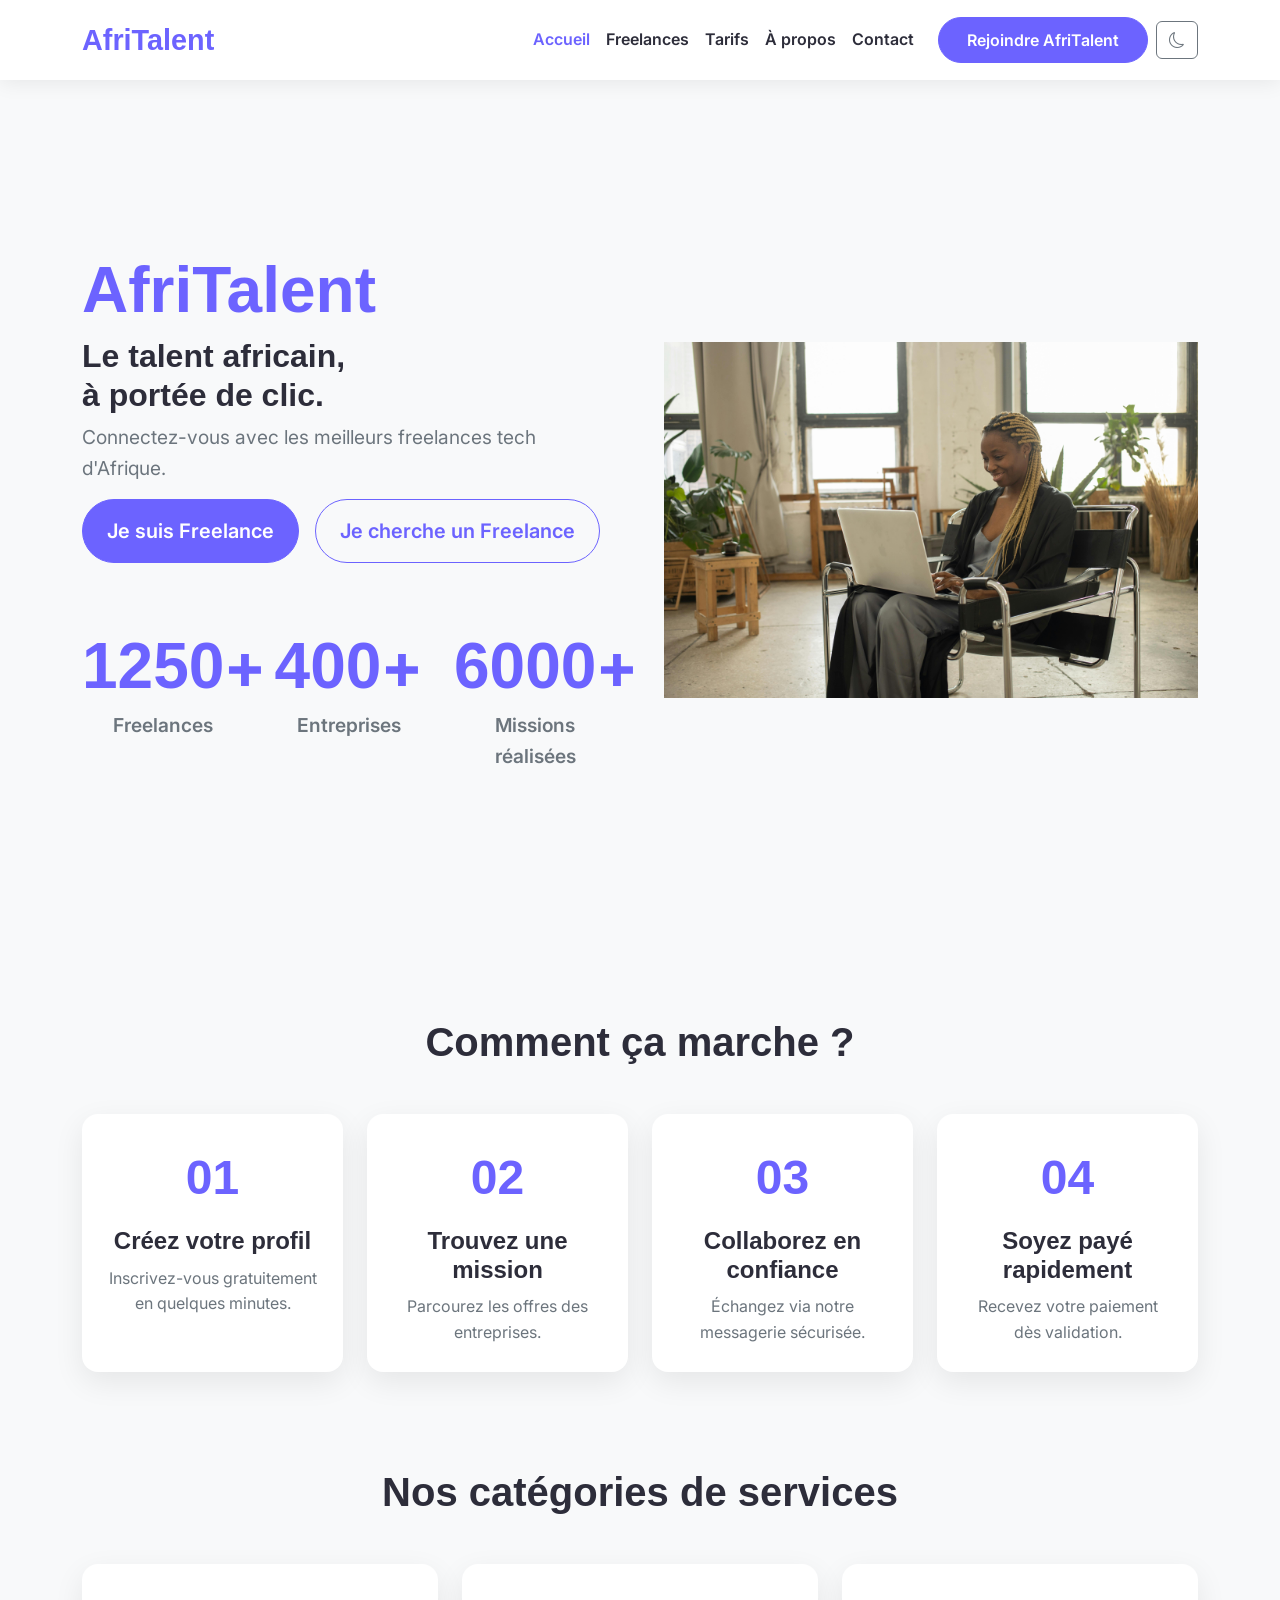
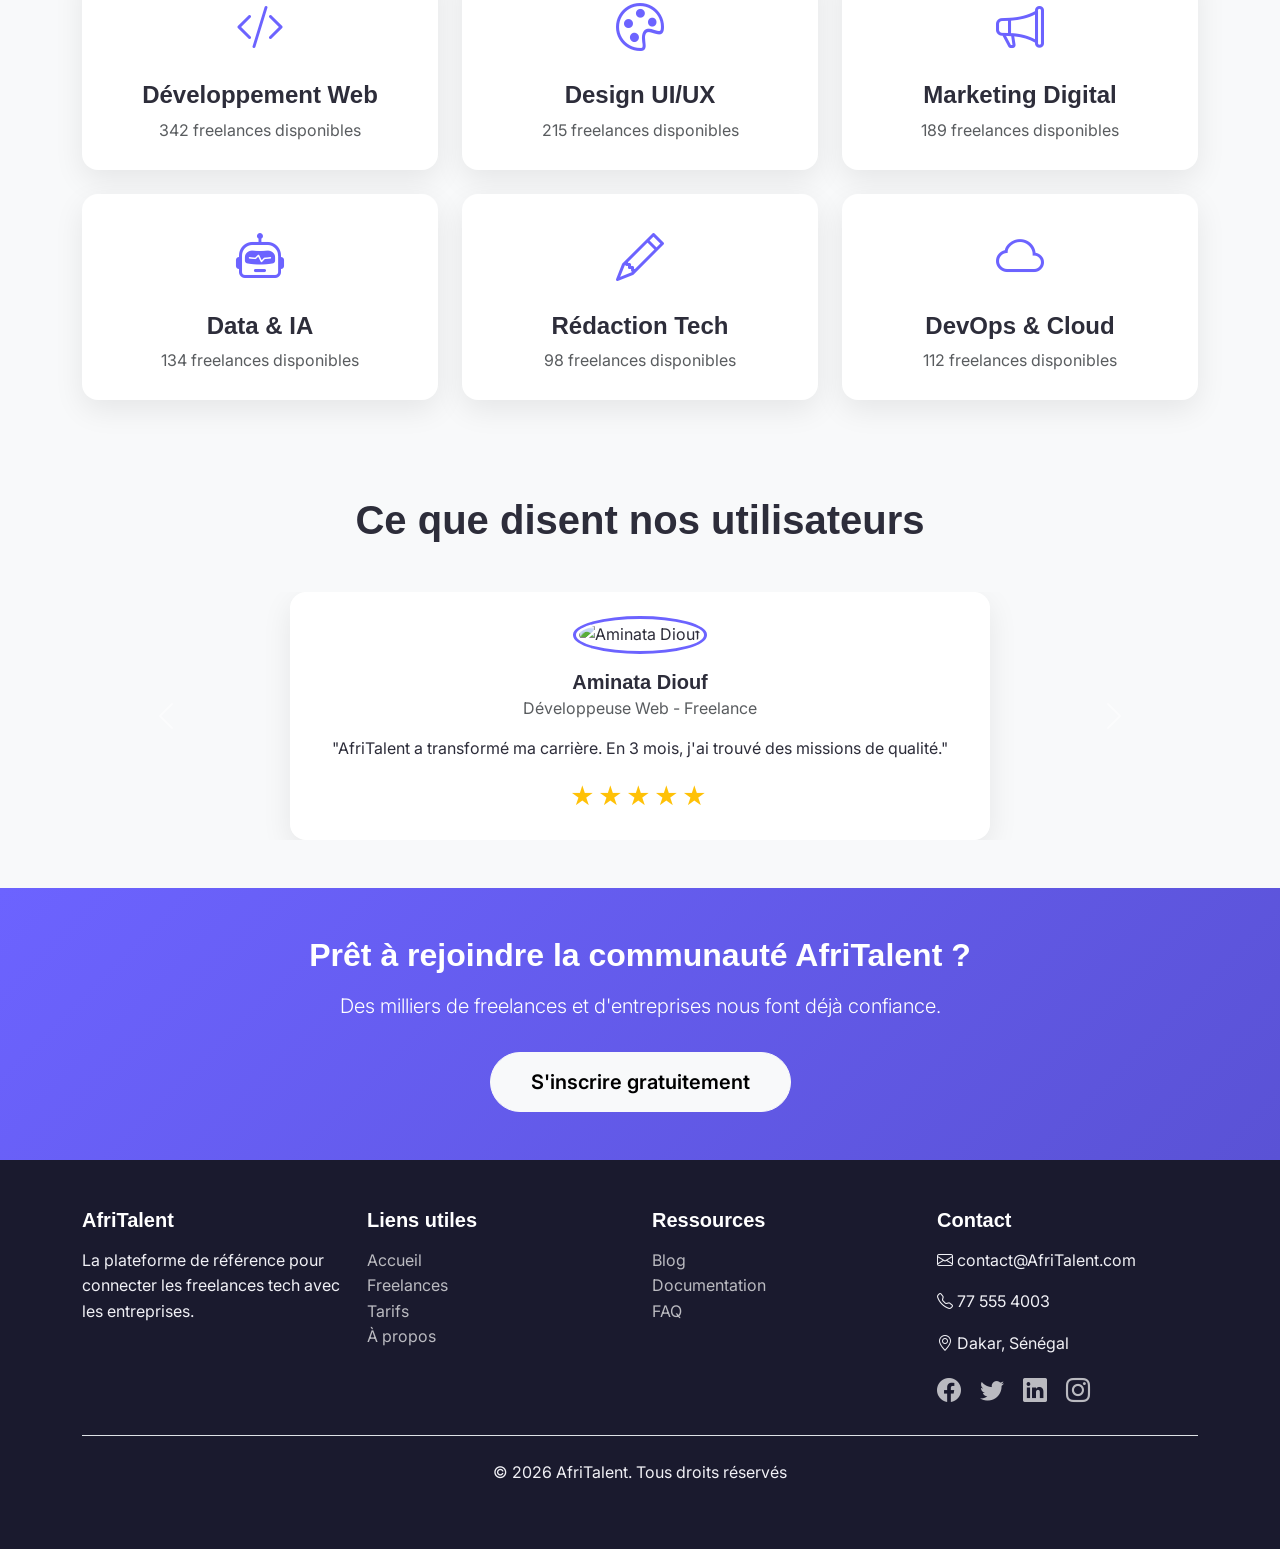
==== commit f05c89dc: "Finalisation : corrections responsive, optimisation du code et commentaires" ====
--- a/index.html
+++ b/index.html
@@ -264,6 +264,7 @@
     <button id="backToTop" class="btn btn-primary rounded-circle">
         <i class="bi bi-arrow-up"></i>
     </button>
+    
 
     <!-- ===== SCRIPTS ===== -->
     <script src="https://cdn.jsdelivr.net/npm/bootstrap@5.3.3/dist/js/bootstrap.bundle.min.js"></script>
--- a/css/style.css
+++ b/css/style.css
@@ -1,392 +1,714 @@
-/* ===== IMPORT GOOGLE FONTS ===== */
-@import url('https://fonts.googleapis.com/css2?family=Poppins:wght@400;600;700;900&family=Inter:wght@400;500;600&display=swap');
-
-/* ===== VARIABLES CSS ===== */
+/* ===== 1. VARIABLES CSS ===== */
 :root {
-  --couleur-primaire: #F97316;
-  --couleur-secondaire: #1E293B;
-  --couleur-accent: #10B981;
-  --couleur-fond: #FFFFFF;
-  --couleur-texte: #334155;
-  --police-titre: 'Poppins', sans-serif;
-  --police-corps: 'Inter', sans-serif;
-  --ombre: 0 4px 6px rgba(0, 0, 0, 0.1);
-  --border-radius: 12px;
-}
-/* ===== RESET ===== */
+    /* Couleurs principales */
+    --primary: #6C63FF;
+    --secondary: #FF6584;
+    --dark: #1A1A2E;
+    --light: #F8F9FA;
+    --text-dark: #2D2D3A;
+    --text-light: #F0F0F5;
+    
+    /* Polices */
+    --font-heading: 'Orbitron', sans-serif;
+    --font-body: 'Inter', sans-serif;
+    
+    /* Ombres et bordures */
+    --shadow: 0 10px 30px rgba(0,0,0,0.08);
+    --radius: 16px;
+    --transition: 0.3s ease;
+    
+    /* Espacements */
+    --spacing-sm: 1rem;
+    --spacing-md: 2rem;
+    --spacing-lg: 4rem;
+}
+
+/* ===== 2. RESET ===== */
 * {
-  margin: 0;
-  padding: 0;
-  box-sizing: border-box;
+    margin: 0;
+    padding: 0;
+    box-sizing: border-box;
 }
 
 body {
-  font-family: var(--police-corps);
-  color: var(--couleur-texte);
-  background-color: var(--couleur-fond);
-}
-
-h1, h2, h3, h4 {
-  font-family: var(--police-titre);
-  color: var(--couleur-secondaire);
-}
+    font-family: var(--font-body);
+    color: var(--text-dark);
+    background: var(--light);
+    padding-top: 70px;
+    line-height: 1.6;
+}
+
+h1, h2, h3, h4, h5 {
+    font-family: var(--font-heading);
+}
+
 a {
-  text-decoration: none;
-  color: var(--couleur-primaire);
-}
-
-section {
-  padding: 60px 0;
-}
-
-section h2 {
-  font-size: 2rem;
-  font-weight: 700;
-  margin-bottom: 40px;
-  text-align: center;
-}
-/* ===== NAVBAR ===== */
-#mainNav {
-  background-color: var(--couleur-secondaire);
-  padding: 15px 0;
-  position: sticky;
-  top: 0;
-  z-index: 1000;
-  box-shadow: var(--ombre);
+    text-decoration: none;
+    color: var(--primary);
+    transition: var(--transition);
+}
+
+a:hover {
+    color: var(--secondary);
+}
+
+/* ===== 3. NAVBAR ===== */
+.navbar {
+    background: rgba(255,255,255,0.95);
+    backdrop-filter: blur(10px);
+    box-shadow: 0 2px 20px rgba(0,0,0,0.08);
+    padding: 12px 0;
+    transition: var(--transition);
+}
+
+.navbar.scrolled {
+    background: #fff;
+    box-shadow: 0 4px 30px rgba(0,0,0,0.15);
+    padding: 8px 0;
 }
 
 .navbar-brand {
-  font-family: var(--police-titre);
-  font-size: 1.5rem;
-  font-weight: 700;
-  color: var(--couleur-primaire) !important;
-}
+    font-family: var(--font-heading);
+    font-weight: 900;
+    font-size: 1.8rem;
+    color: var(--primary) !important;
+}
+
 .nav-link {
-  color: white !important;
-  font-weight: 500;
-  margin: 0 5px;
+    font-weight: 600;
+    color: var(--text-dark) !important;
+    transition: var(--transition);
 }
 
 .nav-link:hover {
-  color: var(--couleur-primaire) !important;
-}
-
-#darkModeToggle {
-  background: none;
-  border: none;
-  font-size: 1.3rem;
-  cursor: pointer;
-  color: white;
-}
-/* ===== FOOTER ===== */
+    color: var(--primary) !important;
+}
+
+.nav-link.active {
+    color: var(--primary) !important;
+}
+
+/* ===== 4. BOUTONS ===== */
+.btn-primary {
+    background: var(--primary);
+    border-color: var(--primary);
+    padding: 10px 28px;
+    border-radius: 50px;
+    font-weight: 600;
+    transition: var(--transition);
+}
+
+.btn-primary:hover {
+    background: #5a52d5;
+    border-color: #5a52d5;
+    transform: translateY(-2px);
+    box-shadow: 0 8px 25px rgba(108,99,255,0.3);
+}
+
+.btn-outline-primary {
+    border-color: var(--primary);
+    color: var(--primary);
+    padding: 10px 28px;
+    border-radius: 50px;
+    font-weight: 600;
+    transition: var(--transition);
+}
+
+.btn-outline-primary:hover {
+    background: var(--primary);
+    color: #fff;
+    transform: translateY(-2px);
+    box-shadow: 0 8px 25px rgba(108,99,255,0.3);
+}
+
+/* ===== 5. HERO ===== */
+.hero {
+    min-height: 90vh;
+    display: flex;
+    align-items: center;
+    padding: 60px 0;
+}
+
+.hero h1 {
+    font-size: 4rem;
+    font-weight: 900;
+    color: var(--primary);
+}
+
+.hero h2 {
+    font-size: 2rem;
+    font-weight: 700;
+}
+
+.hero p {
+    font-size: 1.2rem;
+    color: #6c757d;
+}
+
+/* ===== 6. FOOTER ===== */
 footer {
-  background-color: var(--couleur-secondaire);
-  color: white;
-  padding: 50px 0 20px;
-}
-
-footer h4 {
-  color: var(--couleur-primaire);
-  margin-bottom: 20px;
+    background: var(--dark);
+    color: var(--text-light);
+    padding: var(--spacing-lg) 0 var(--spacing-md);
+}
+
+footer h5 {
+    font-family: var(--font-heading);
+    font-weight: 700;
+    margin-bottom: var(--spacing-sm);
+    color: #fff;
 }
 
 footer a {
-  color: #CBD5E1;
-}
+    color: rgba(255,255,255,0.7);
+    transition: var(--transition);
+}
+
 footer a:hover {
-  color: var(--couleur-primaire);
-}
-
-footer ul {
-  list-style: none;
-  padding: 0;
-}
-
-footer ul li {
-  margin-bottom: 8px;
-}
-/* ===== CARDS ===== */
-.card {
-  border: none;
-  border-radius: var(--border-radius);
-  box-shadow: var(--ombre);
-  transition: transform 0.3s ease;
-  margin-bottom: 20px;
-}
-
-.card:hover {
-  transform: translateY(-5px);
-}
-/* ===== BOUTON RETOUR EN HAUT ===== */
+    color: var(--primary);
+}
+
+footer .social-icons a {
+    font-size: 1.5rem;
+    margin-right: 15px;
+    display: inline-block;
+    transition: var(--transition);
+}
+
+footer .social-icons a:hover {
+    transform: translateY(-3px);
+    color: var(--primary);
+}
+
+.footer-bottom {
+    border-top: 1px solid rgba(255,255,255,0.1);
+    padding-top: var(--spacing-md);
+    margin-top: var(--spacing-md);
+    text-align: center;
+}
+
+/* ===== 7. BOUTON RETOUR EN HAUT ===== */
 #backToTop {
-  position: fixed;
-  bottom: 30px;
-  right: 30px;
-  background-color: var(--couleur-primaire);
-  color: white;
-  border: none;
-  border-radius: 50%;
-  width: 50px;
-  height: 50px;
-  font-size: 1.5rem;
-  cursor: pointer;
-  display: none;
-  box-shadow: var(--ombre);
-  z-index: 999;
-}
-/* ===== HERO ===== */
-#hero {
-  padding: 80px 0;
-  background: linear-gradient(135deg, #F8FAFC 0%, #EFF6FF 100%);
-  min-height: 80vh;
-  display: flex;
-  align-items: center;
-}
-
-#hero h1 {
-  font-size: 3rem;
-  font-weight: 900;
-  margin-bottom: 20px;
-}
-#hero h2 {
-  font-size: 1.2rem;
-  font-weight: 400;
-  margin-bottom: 30px;
-}
-
-#hero img {
-  width: 100%;
-  max-width: 500px;
-  border-radius: var(--border-radius);
-  box-shadow: var(--ombre);
-}
-#hero .btn-primary {
-  background-color: var(--couleur-primaire);
-  border: none;
-  padding: 12px 30px;
-  border-radius: 50px;
-  margin-right: 10px;
-}
-
-#hero .btn-outline-primary {
-  border: 2px solid var(--couleur-primaire);
-  color: var(--couleur-primaire);
-  padding: 12px 30px;
-  border-radius: 50px;
-}
-/* ===== STATS ===== */
-#stats {
-  margin-top: 50px;
-  padding: 40px 0;
-  border-top: 1px solid #E2E8F0;
-}
-
-#stats h3 {
-  font-size: 2.5rem;
-  font-weight: 900;
-  color: var(--couleur-primaire);
-}
-/* ===== BENTO GRID ===== */
-#comment-ca-marche {
-  background-color: #F8FAFC;
+    position: fixed;
+    bottom: 30px;
+    right: 30px;
+    background: var(--primary);
+    color: #fff;
+    border: none;
+    width: 50px;
+    height: 50px;
+    border-radius: 50%;
+    opacity: 0;
+    visibility: hidden;
+    transition: var(--transition);
+    cursor: pointer;
+    z-index: 999;
+    font-size: 1.5rem;
+}
+
+#backToTop.show {
+    opacity: 1;
+    visibility: visible;
+}
+
+#backToTop:hover {
+    background: #5a52d5;
+    transform: translateY(-5px);
+}
+
+/* ===== 8. DARK MODE ===== */
+body.dark-mode {
+    background: var(--dark);
+    color: var(--text-light);
+}
+
+body.dark-mode .navbar {
+    background: rgba(26,26,46,0.95);
+}
+
+body.dark-mode .nav-link {
+    color: var(--text-light) !important;
+}
+
+body.dark-mode .btn-outline-secondary {
+    border-color: rgba(255,255,255,0.3);
+    color: var(--text-light);
+}
+
+body.dark-mode .card,
+body.dark-mode .step-card,
+body.dark-mode .cat-card,
+body.dark-mode .testimonial-card,
+body.dark-mode .valeur-card {
+    background: #252540;
+    color: var(--text-light);
+    border-color: #3a3a5a;
+}
+
+body.dark-mode .bg-light {
+    background: #252540 !important;
+}
+
+body.dark-mode .bg-light .text-muted {
+    color: #a0a0b8 !important;
+}
+
+body.dark-mode .text-muted {
+    color: #a0a0b8 !important;
+}
+
+body.dark-mode footer {
+    background: #111122;
+}
+
+/* ===== 9. UTILITAIRES ===== */
+.section-title {
+    font-family: var(--font-heading);
+    font-weight: 700;
+    font-size: 2.5rem;
+}
+
+.text-primary {
+    color: var(--primary) !important;
+}
+
+.bg-primary {
+    background: var(--primary) !important;
+}
+
+/* ===== SECTION COMMENT ÇA MARCHE (BENTO GRID) ===== */
+.how-it-works {
+    padding: 80px 0;
+}
+
+.how-it-works .section-title {
+    margin-bottom: 50px;
 }
 
 .bento-grid {
-  display: grid;
-  grid-template-columns: repeat(2, 1fr);
-  gap: 20px;
-}
-
-.bento-card {
-  background-color: white;
-  border-radius: var(--border-radius);
-  padding: 30px;
-  box-shadow: var(--ombre);
-}
-.bento-card:nth-child(1) {
-  grid-column: span 2;
-  background-color: var(--couleur-primaire);
-  color: white;
-}
-
-.bento-card:nth-child(1) h3 {
-  color: white;
-}
-
-.bento-card .step-number {
-  font-size: 3rem;
-  font-weight: 900;
-  opacity: 0.3;
-}
-.bento-card:nth-child(1) {
-  grid-column: span 2;
-  background-color: var(--couleur-primaire);
-  color: white;
-}
-
-.bento-card:nth-child(1) h3 {
-  color: white;
-}
-
-.bento-card .step-number {
-  font-size: 3rem;
-  font-weight: 900;
-  opacity: 0.3;
-}
-#categories .card:hover {
-  border-color: var(--couleur-primaire);
-  transform: translateY(-8px);
-  box-shadow: 0 10px 30px rgba(249, 115, 22, 0.2);
-}
-/* ===== TEMOIGNAGES ===== */
-#temoignages {
-  background-color: #F8FAFC;
-}
-
-.temoignage-card {
-  padding: 40px;
-  max-width: 600px;
-  margin: 0 auto;
-  text-align: center;
-}
-
-.temoignage-card blockquote {
-  font-size: 1.1rem;
-  font-style: italic;
-  margin: 15px 0;
-}
-.carousel-control-prev-icon,
-.carousel-control-next-icon {
-  background-color: var(--couleur-primaire);
-  border-radius: 50%;
-  padding: 20px;
-}
-
-/* ===== CTA ===== */
-#cta {
-  background-color: var(--couleur-primaire);
-  padding: 80px 0;
-}
-
-#cta h2 {
-  color: white;
-  font-size: 2.5rem;
-}
-#cta p {
-  color: white;
-  opacity: 0.9;
-}
-
-#cta .btn {
-  background-color: white;
-  color: var(--couleur-primaire);
-  font-weight: 700;
-  padding: 15px 40px;
-  border-radius: 50px;
-  border: none;
-}
-/* ===== NAVBAR SCROLLED ===== */
-.navbar-scrolled {
-  box-shadow: 0 4px 20px rgba(0, 0, 0, 0.3) !important;
-  padding: 8px 0 !important;
-  transition: all 0.3s ease;
-}
-
-/* ===== DARK MODE ===== */
-body.dark-mode {
-  background-color: #0F172A;
-  color: #E2E8F0;
-}
-
-body.dark-mode .card {
-  background-color: #1E293B;
-  color: #E2E8F0;
-}
-
-body.dark-mode #mainNav {
-  background-color: #0F172A;
-}
-
-body.dark-mode footer {
-  background-color: #0F172A;
-}
-/* ===== RESPONSIVE ===== */
+    display: grid;
+    grid-template-columns: repeat(4, 1fr);
+    gap: 24px;
+}
+
+.step-card {
+    background: #fff;
+    padding: 30px 20px;
+    border-radius: var(--radius);
+    box-shadow: var(--shadow);
+    transition: var(--transition);
+    border: 2px solid transparent;
+    height: 100%;
+}
+
+.step-card:hover {
+    transform: translateY(-10px);
+    border-color: var(--primary);
+    box-shadow: 0 15px 40px rgba(108,99,255,0.15);
+}
+
+.step-number {
+    font-family: var(--font-heading);
+    font-weight: 900;
+    font-size: 3rem;
+    color: var(--primary);
+    display: block;
+    margin-bottom: 10px;
+}
+
+.step-card h4 {
+    font-weight: 700;
+    margin-bottom: 10px;
+}
+
+.step-card p {
+    color: #6c757d;
+    margin-bottom: 0;
+}
+
+/* ===== SECTION CATÉGORIES ===== */
+.categories {
+    padding: 80px 0;
+}
+
+.categories .section-title {
+    margin-bottom: 50px;
+}
+
+.cat-card {
+    background: #fff;
+    padding: 30px 20px;
+    border-radius: var(--radius);
+    text-align: center;
+    box-shadow: var(--shadow);
+    transition: var(--transition);
+    cursor: pointer;
+    border: 2px solid transparent;
+    height: 100%;
+}
+
+.cat-card:hover {
+    transform: translateY(-10px) scale(1.02);
+    border-color: var(--primary);
+    box-shadow: 0 15px 40px rgba(108,99,255,0.15);
+}
+
+.cat-card i {
+    font-size: 3rem;
+    color: var(--primary);
+    display: block;
+    margin-bottom: 15px;
+}
+
+.cat-card h4 {
+    font-weight: 700;
+    margin-bottom: 8px;
+}
+
+.cat-card p {
+    color: #6c757d;
+    margin-bottom: 0;
+}
+
+/* ===== SECTION TÉMOIGNAGES (CAROUSEL) ===== */
+.testimonials {
+    padding: 80px 0;
+}
+
+.testimonials .section-title {
+    margin-bottom: 50px;
+}
+
+.testimonial-card {
+    text-align: center;
+    max-width: 700px;
+    margin: 0 auto;
+    padding: 30px;
+    background: #fff;
+    border-radius: var(--radius);
+    box-shadow: var(--shadow);
+}
+
+.testimonial-card img {
+    width: 80px;
+    height: 80px;
+    border-radius: 50%;
+    object-fit: cover;
+    margin-bottom: 15px;
+    border: 3px solid var(--primary);
+    padding: 3px;
+}
+
+.testimonial-card h5 {
+    font-weight: 700;
+    margin-bottom: 2px;
+}
+
+.testimonial-card .text-muted {
+    margin-bottom: 15px;
+}
+
+.testimonial-card .stars {
+    font-size: 1.5rem;
+    letter-spacing: 3px;
+}
+
+/* ===== SECTION CTA ===== */
+.cta-banner {
+    background: linear-gradient(135deg, var(--primary), #5a52d5);
+    padding: 80px 0;
+}
+
+.cta-banner h2 {
+    font-weight: 700;
+    margin-bottom: 15px;
+}
+
+.cta-banner .lead {
+    margin-bottom: 30px;
+}
+
+.cta-banner .btn-light {
+    padding: 14px 40px;
+    border-radius: 50px;
+    font-weight: 600;
+    transition: var(--transition);
+}
+
+.cta-banner .btn-light:hover {
+    transform: translateY(-3px);
+    box-shadow: 0 8px 25px rgba(0,0,0,0.2);
+}
+
+/* ===== COMPTEURS ===== */
+.counters-section .counter {
+    font-family: var(--font-heading);
+    font-weight: 900;
+}
+
+.counters-section p {
+    font-weight: 600;
+    color: #6c757d;
+    margin-top: 5px;
+}
+
+/* ===== RESPONSIVE BENTO GRID ===== */
+@media (max-width: 992px) {
+    .bento-grid {
+        grid-template-columns: repeat(2, 1fr);
+    }
+}
+
+@media (max-width: 576px) {
+    .bento-grid {
+        grid-template-columns: 1fr;
+    }
+    .step-card {
+        padding: 20px 15px;
+    }
+}
+
+/* ===== RESPONSIVE - TABLETTE (max-width: 992px) ===== */
+@media (max-width: 992px) {
+    /* Hero */
+    .hero {
+        min-height: auto;
+        padding: 120px 0 60px;
+        text-align: center;
+    }
+    
+    .hero h1 {
+        font-size: 3rem;
+    }
+    
+    .hero h2 {
+        font-size: 1.6rem;
+    }
+    
+    .hero-buttons {
+        justify-content: center;
+    }
+    
+    .hero .counters-section {
+        justify-content: center;
+    }
+    
+    /* Catégories */
+    .cat-card {
+        padding: 25px 15px;
+    }
+    
+    /* Bento Grid */
+    .bento-grid {
+        grid-template-columns: repeat(2, 1fr);
+        gap: 20px;
+    }
+    
+    /* Témoignages */
+    .testimonial-card {
+        padding: 20px;
+    }
+    
+    /* Footer */
+    footer .row > div {
+        margin-bottom: 30px;
+    }
+}
+
+/* ===== RESPONSIVE - MOBILE (max-width: 768px) ===== */
 @media (max-width: 768px) {
-  #hero {
-    padding: 50px 0;
-    min-height: auto;
-    text-align: center;
-  }
-
-  #hero h1 {
-    font-size: 2rem;
-  }
-
-  #hero h2 {
-    font-size: 1rem;
-  }
-   #hero img {
-    margin-top: 30px;
-    max-width: 100%;
-  }
-
-  #hero .btn-primary,
-  #hero .btn-outline-primary {
-    display: block;
-    width: 100%;
-    margin-bottom: 10px;
-    margin-right: 0;
-  }
-
-  .bento-grid {
-    grid-template-columns: 1fr;
-  }
-   .bento-card:nth-child(1) {
-    grid-column: span 1;
-  }
-
-  .navbar-nav {
-    text-align: center;
-    padding: 20px 0;
-  }
-
-  footer .col-md-6 {
-    margin-bottom: 30px;
-  }
-}
-
-@media (max-width: 375px) {
-  #hero h1 {
-    font-size: 1.5rem;
-  }
-   .navbar-brand {
-    font-size: 1.2rem;
-  }
-
-  section {
-    padding: 40px 0;
-  }
-
-  #cta h2 {
-    font-size: 1.5rem;
-  }
-
-  footer {
-    text-align: center;
-  }
-}
- .navbar-brand {
-    font-size: 1.2rem;
-  }
-
-  section {
-    padding: 40px 0;
-  }
-
-  #cta h2 {
-    font-size: 1.5rem;
-  }
-
-  footer {
-    text-align: center;
-  }
+    /* Général */
+    body {
+        padding-top: 60px;
+    }
+    
+    .section-title {
+        font-size: 2rem;
+    }
+    
+    /* Hero */
+    .hero {
+        padding: 100px 0 40px;
+    }
+    
+    .hero h1 {
+        font-size: 2.5rem;
+    }
+    
+    .hero h2 {
+        font-size: 1.3rem;
+    }
+    
+    .hero p {
+        font-size: 1rem;
+    }
+    
+    .hero .counters-section {
+        margin-top: 30px !important;
+    }
+    
+    .hero .counters-section .display-4 {
+        font-size: 2rem !important;
+    }
+    
+    /* Boutons */
+    .hero-buttons {
+        flex-direction: column;
+        gap: 10px !important;
+    }
+    
+    .hero-buttons .btn {
+        width: 100%;
+    }
+    
+    /* Bento Grid */
+    .bento-grid {
+        grid-template-columns: 1fr;
+        gap: 16px;
+    }
+    
+    .step-card {
+        padding: 20px 15px;
+    }
+    
+    .step-number {
+        font-size: 2.5rem;
+    }
+    
+    /* Catégories */
+    .cat-card {
+        padding: 20px 15px;
+    }
+    
+    .cat-card i {
+        font-size: 2.5rem;
+    }
+    
+    /* Témoignages */
+    .testimonial-card {
+        padding: 15px;
+    }
+    
+    .testimonial-card img {
+        width: 60px;
+        height: 60px;
+    }
+    
+    .testimonial-card .stars {
+        font-size: 1.2rem;
+    }
+    
+    /* CTA */
+    .cta-banner {
+        padding: 50px 0;
+    }
+    
+    .cta-banner h2 {
+        font-size: 1.8rem;
+    }
+    
+    .cta-banner .btn-light {
+        padding: 12px 30px;
+        font-size: 1rem;
+    }
+    
+    /* Footer */
+    footer {
+        padding: 40px 0 20px;
+    }
+    
+    footer h5 {
+        font-size: 1.1rem;
+    }
+    
+    footer .social-icons a {
+        font-size: 1.2rem;
+        margin-right: 10px;
+    }
+    
+    /* Back to Top */
+    #backToTop {
+        width: 40px;
+        height: 40px;
+        font-size: 1.2rem;
+        bottom: 20px;
+        right: 20px;
+    }
+}
+
+/* ===== RESPONSIVE - PETIT MOBILE (max-width: 576px) ===== */
+@media (max-width: 576px) {
+    /* Hero */
+    .hero h1 {
+        font-size: 2rem;
+    }
+    
+    .hero h2 {
+        font-size: 1.1rem;
+    }
+    
+    .hero .counters-section .display-4 {
+        font-size: 1.5rem !important;
+    }
+    
+    .hero .counters-section p {
+        font-size: 0.8rem;
+    }
+    
+    /* Section titre */
+    .section-title {
+        font-size: 1.6rem;
+    }
+    
+    /* Catégories */
+    .categories .row {
+        flex-direction: column;
+    }
+    
+    .cat-card {
+        padding: 15px;
+    }
+    
+    .cat-card i {
+        font-size: 2rem;
+    }
+    
+    /* Témoignages */
+    .testimonial-card p {
+        font-size: 0.9rem;
+    }
+    
+    /* Footer */
+    .footer-bottom p {
+        font-size: 0.8rem;
+    }
+}
+
+/* ===== RESPONSIVE - GRANDE TABLETTE / PETIT DESKTOP ===== */
+@media (min-width: 769px) and (max-width: 1024px) {
+    .bento-grid {
+        grid-template-columns: repeat(2, 1fr);
+    }
+    
+    .hero h1 {
+        font-size: 3.5rem;
+    }
+}
+
+/* ===== RESPONSIVE - IMPRESSION ===== */
+@media print {
+    .navbar {
+        display: none;
+    }
+    
+    #backToTop {
+        display: none;
+    }
+    
+    .cta-banner {
+        background: #6C63FF !important;
+        color: white !important;
+        -webkit-print-color-adjust: exact !important;
+        print-color-adjust: exact !important;
+    }
+}
